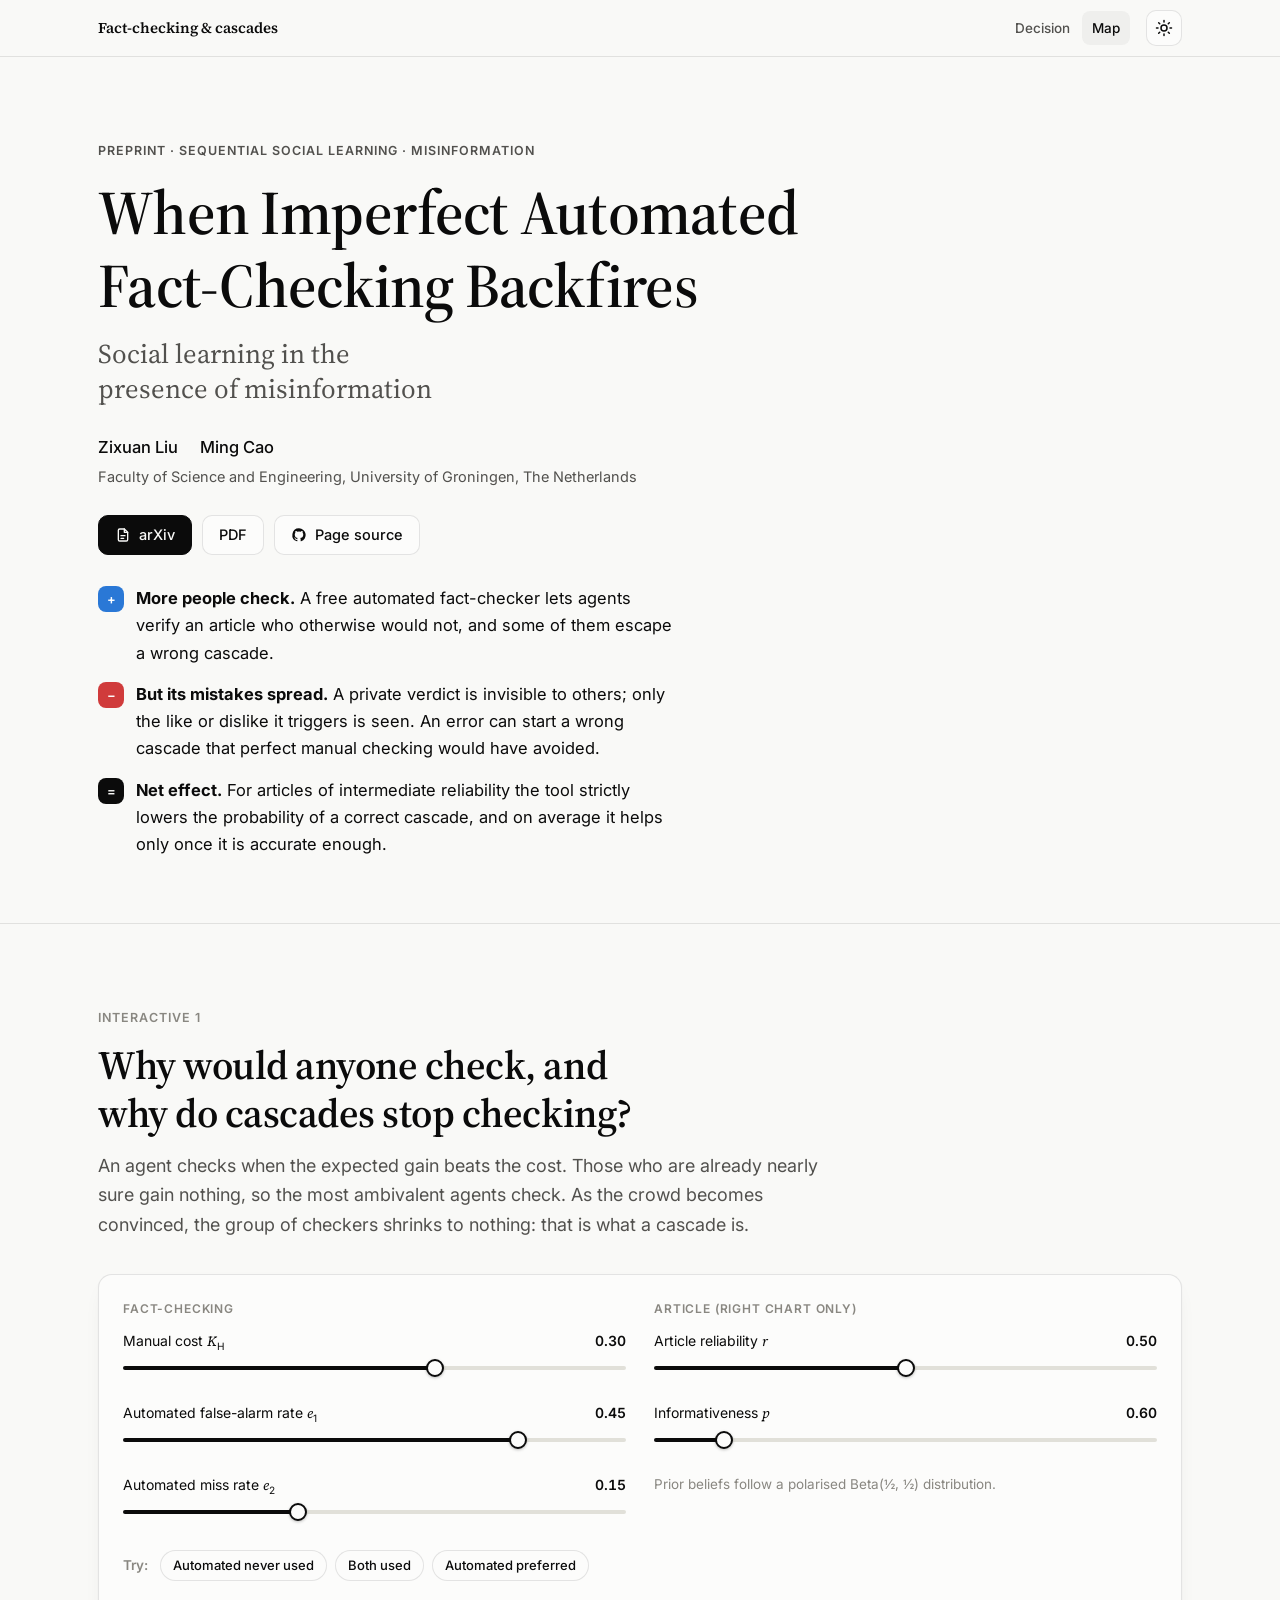
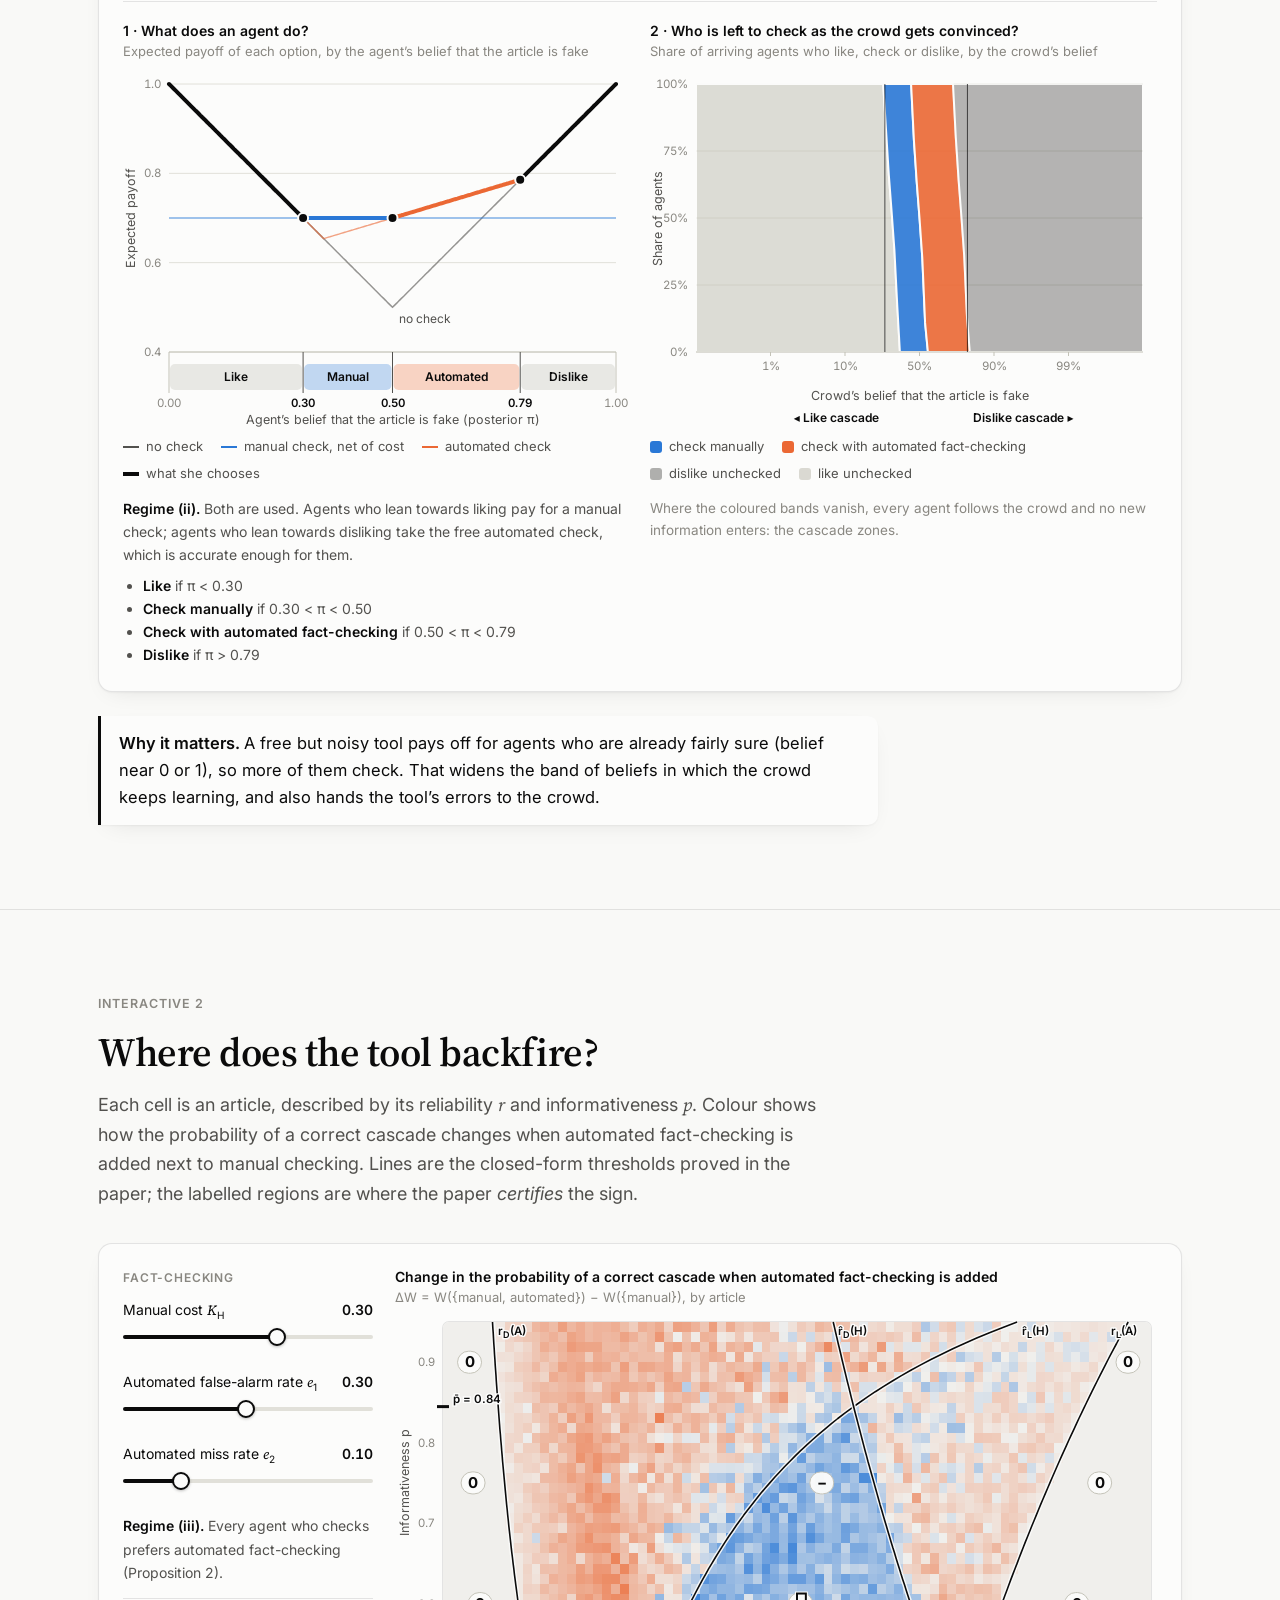
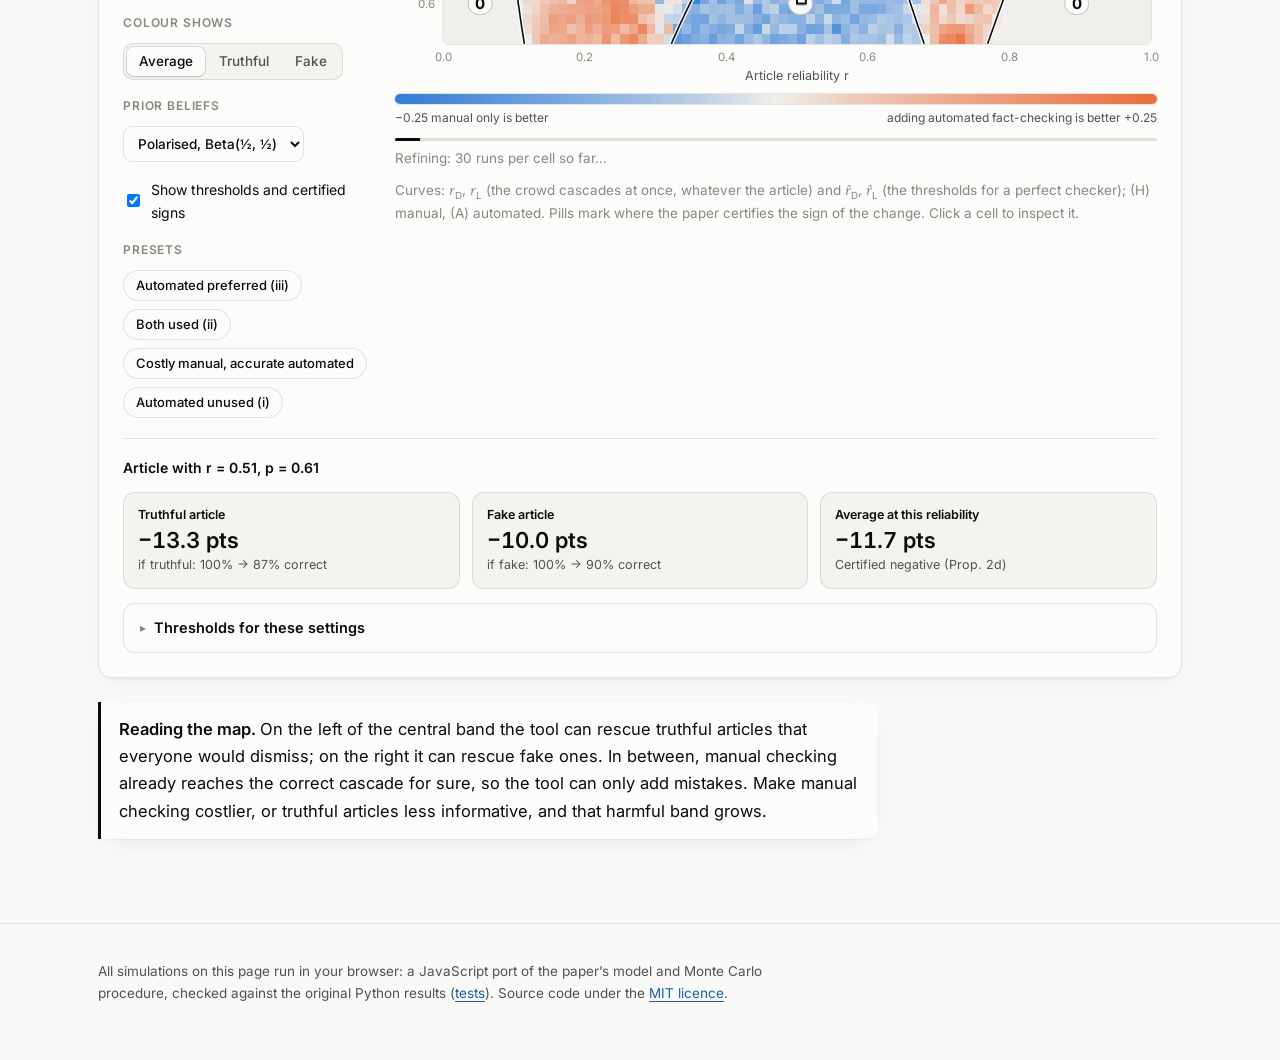
==== index.html @ 486d8d19 "Add interactive project page for the fact-checking paper Static GitHub Pages site (no build step) fo" ====
<!doctype html>
<html lang="en">
<head>
<meta charset="utf-8">
<meta name="viewport" content="width=device-width, initial-scale=1">
<title>When Imperfect Automated Fact-Checking Backfires</title>
<meta name="description" content="Interactive project page: when a free but error-prone automated fact-checker helps a community learn the truth, and when it backfires. Sequential social learning with misinformation (Liu &amp; Cao).">
<meta name="author" content="Zixuan Liu, Ming Cao">
<meta property="og:type" content="article">
<meta property="og:title" content="When Imperfect Automated Fact-Checking Backfires">
<meta property="og:description" content="Social learning in the presence of misinformation: an interactive explainer with live simulations.">
<meta name="twitter:card" content="summary">
<link rel="icon" href="data:image/svg+xml,%3Csvg xmlns='http://www.w3.org/2000/svg' viewBox='0 0 32 32'%3E%3Crect width='32' height='32' rx='8' fill='%230b0b0b'/%3E%3Cpath d='M8 20l5-8 4 5 3-4 4 7z' fill='%23eb6834'/%3E%3Ccircle cx='11' cy='10' r='2.5' fill='%232a78d6'/%3E%3C/svg%3E">
<script>document.documentElement.className='js';try{var t=localStorage.getItem('theme');if(t==='light'||t==='dark')document.documentElement.setAttribute('data-theme',t)}catch(e){}</script>
<link rel="preconnect" href="https://fonts.googleapis.com">
<link rel="preconnect" href="https://fonts.gstatic.com" crossorigin>
<link href="https://fonts.googleapis.com/css2?family=Inter:wght@400;500;600&family=Source+Serif+4:opsz,wght@8..60,500;8..60,600&display=swap" rel="stylesheet">
<link rel="stylesheet" href="assets/css/style.css">
</head>
<body>

<header class="topbar">
  <div class="wrap">
    <a class="brand" href="#top">Fact-checking &amp; cascades</a>
    <nav class="nav" aria-label="Sections">
      <a href="#decision">Decision</a>
      <a href="#map">Map</a>
    </nav>
    <button class="icon-btn" id="theme-toggle" type="button" aria-label="Switch between light and dark mode" title="Light / dark">
      <svg width="18" height="18" viewBox="0 0 24 24" fill="none" stroke="currentColor" stroke-width="2" stroke-linecap="round" stroke-linejoin="round" aria-hidden="true"><circle cx="12" cy="12" r="4"/><path d="M12 2v2M12 20v2M4.9 4.9l1.4 1.4M17.7 17.7l1.4 1.4M2 12h2M20 12h2M4.9 19.1l1.4-1.4M17.7 6.3l1.4-1.4"/></svg>
    </button>
  </div>
</header>

<main id="top">

<!-- ===================================================================== HERO (title section, no live example) -->
<section class="hero">
  <div class="wrap">
    <p class="kicker">Preprint · Sequential social learning · Misinformation</p>
    <h1>When Imperfect Automated <span class="nb">Fact-Checking</span> Backfires</h1>
    <p class="subtitle">Social learning in the presence of misinformation</p>

    <div class="authors">
      <span>Zixuan Liu</span>
      <span>Ming Cao</span>
    </div>
    <p class="affil">Faculty of Science and Engineering, University of Groningen, The Netherlands</p>

    <div class="cta">
      <a class="btn primary" href="https://arxiv.org/abs/2611.08053">
        <svg width="16" height="16" viewBox="0 0 24 24" fill="none" stroke="currentColor" stroke-width="2" stroke-linecap="round" stroke-linejoin="round" aria-hidden="true"><path d="M14 3H7a2 2 0 0 0-2 2v14a2 2 0 0 0 2 2h10a2 2 0 0 0 2-2V8z"/><path d="M14 3v5h5M9 13h6M9 17h4"/></svg>
        arXiv
      </a>
      <a class="btn" href="https://arxiv.org/pdf/2611.08053">PDF</a>
      <a class="btn" href="https://github.com/Lilith223/sequential-model-page">
        <svg width="16" height="16" viewBox="0 0 24 24" fill="currentColor" aria-hidden="true"><path d="M12 2a10 10 0 0 0-3.16 19.49c.5.09.68-.22.68-.48v-1.7c-2.78.6-3.37-1.34-3.37-1.34-.45-1.15-1.11-1.46-1.11-1.46-.91-.62.07-.61.07-.61 1 .07 1.53 1.03 1.53 1.03.89 1.53 2.34 1.09 2.91.83.09-.65.35-1.09.63-1.34-2.22-.25-4.55-1.11-4.55-4.94 0-1.09.39-1.98 1.03-2.68-.1-.25-.45-1.27.1-2.64 0 0 .84-.27 2.75 1.02a9.5 9.5 0 0 1 5 0c1.91-1.29 2.75-1.02 2.75-1.02.55 1.37.2 2.39.1 2.64.64.7 1.03 1.59 1.03 2.68 0 3.84-2.34 4.69-4.57 4.94.36.31.68.92.68 1.85v2.74c0 .27.18.58.69.48A10 10 0 0 0 12 2z"/></svg>
        Page source
      </a>
    </div>

    <ul class="tldr" aria-label="Summary">
      <li><span class="dot plus" aria-hidden="true">+</span><span><b>More people check.</b> A free automated fact-checker lets agents verify an article who otherwise would not, and some of them escape a wrong cascade.</span></li>
      <li><span class="dot minus" aria-hidden="true">−</span><span><b>But its mistakes spread.</b> A private verdict is invisible to others; only the like or dislike it triggers is seen. An error can start a wrong cascade that perfect manual checking would have avoided.</span></li>
      <li><span class="dot calc" aria-hidden="true">=</span><span><b>Net effect.</b> For articles of intermediate reliability the tool strictly lowers the probability of a correct cascade, and on average it helps only once it is accurate enough.</span></li>
    </ul>
  </div>
</section>

<!-- ===================================================================== DEMO B -->
<section class="section" id="decision">
  <div class="wrap">
    <div class="section-head reveal">
      <p class="kicker">Interactive 1</p>
      <h2>Why would anyone check, and why do cascades stop checking?</h2>
      <p class="lede">An agent checks when the expected gain beats the cost. Those who are already nearly sure gain nothing, so the most ambivalent agents check. As the crowd becomes convinced, the group of checkers shrinks to nothing: that is what a cascade is.</p>
    </div>
    <div id="decision-root"></div>
  </div>
</section>

<!-- ===================================================================== DEMO C -->
<section class="section" id="map">
  <div class="wrap">
    <div class="section-head reveal">
      <p class="kicker">Interactive 2</p>
      <h2>Where does the tool backfire?</h2>
      <p class="lede">Each cell is an article, described by its reliability <i class="sym">r</i> and informativeness <i class="sym">p</i>. Colour shows how the probability of a correct cascade changes when automated fact-checking is added next to manual checking. Lines are the closed-form thresholds proved in the paper; the labelled regions are where the paper <em>certifies</em> the sign.</p>
    </div>
    <div id="map-root"></div>
  </div>
</section>
</main>

<footer class="footer">
  <div class="wrap">
    <p class="note">All simulations on this page run in your browser: a JavaScript port of the paper’s model and Monte Carlo procedure, checked against the original Python results (<a href="tests/">tests</a>). Source code under the <a href="https://github.com/Lilith223/sequential-model-page/blob/main/LICENSE">MIT licence</a>.</p>
  </div>
</footer>

<noscript><p style="padding:16px;text-align:center">The interactive figures on this page need JavaScript.</p></noscript>

<script src="assets/js/model.js"></script>
<script src="assets/js/ui.js"></script>
<script src="assets/js/decision.js"></script>
<script src="assets/js/welfare.js"></script>
<script src="assets/js/main.js"></script>
</body>
</html>
---- assets/css/style.css ----
/* ==========================================================================
   Project page — When Imperfect Automated Fact-Checking Backfires
   Colour roles follow one validated palette (blue = manual, orange = automated fact-checking,
   status green/red = correct/wrong); light and dark are stepped separately.
   ========================================================================== */

:root {
  color-scheme: light;
  --bg: #f9f9f7;
  --surface: #fcfcfb;
  --surface-2: #f3f3f0;
  --ink: #0b0b0b;
  --ink-2: #52514e;
  --muted: #898781;
  --grid: #e1e0d9;
  --axis: #c3c2b7;
  --border: rgba(11, 11, 11, 0.10);
  --shadow: 0 1px 2px rgba(11, 11, 11, 0.04), 0 8px 24px -12px rgba(11, 11, 11, 0.12);

  --blue: #2a78d6;      /* manual fact-checking */
  --orange: #eb6834;    /* automated fact-checking */
  --blue-wash: rgba(42, 120, 214, 0.12);
  --orange-wash: rgba(235, 104, 52, 0.14);
  --link: #1c5cab;

  --good: #0ca30c;      /* status: correct */
  --good-ink: #006300;
  --critical: #d03b3b;  /* status: wrong */
  --critical-ink: #a82727;
  --mid: #f0efec;       /* diverging midpoint */
  --zone: rgba(11, 11, 11, 0.045);

  --serif: "Source Serif 4", "Iowan Old Style", "Palatino Linotype", Georgia, serif;
  --sans: "Inter", system-ui, -apple-system, "Segoe UI", Roboto, sans-serif;
  --radius: 14px;
  --gutter: clamp(16px, 4vw, 28px);
}
@media (prefers-color-scheme: dark) {
  :root:where(:not([data-theme="light"])) {
    color-scheme: dark;
    --bg: #0d0d0d; --surface: #1a1a19; --surface-2: #222221;
    --ink: #f0efec; --ink-2: #c3c2b7; --muted: #898781;
    --grid: #2c2c2a; --axis: #383835; --border: rgba(255, 255, 255, 0.10);
    --shadow: 0 1px 2px rgba(0, 0, 0, 0.4), 0 8px 24px -12px rgba(0, 0, 0, 0.6);
    --blue: #3987e5; --orange: #d95926;
    --blue-wash: rgba(57, 135, 229, 0.18); --orange-wash: rgba(217, 89, 38, 0.22);
    --link: #86b6ef; --good-ink: #5fd35f; --critical-ink: #f08080;
    --mid: #383835; --zone: rgba(255, 255, 255, 0.05);
  }
}
:root[data-theme="dark"] {
  color-scheme: dark;
  --bg: #0d0d0d; --surface: #1a1a19; --surface-2: #222221;
  --ink: #f0efec; --ink-2: #c3c2b7; --muted: #898781;
  --grid: #2c2c2a; --axis: #383835; --border: rgba(255, 255, 255, 0.10);
  --shadow: 0 1px 2px rgba(0, 0, 0, 0.4), 0 8px 24px -12px rgba(0, 0, 0, 0.6);
  --blue: #3987e5; --orange: #d95926;
  --blue-wash: rgba(57, 135, 229, 0.18); --orange-wash: rgba(217, 89, 38, 0.22);
  --link: #86b6ef; --good-ink: #5fd35f; --critical-ink: #f08080;
  --mid: #383835; --zone: rgba(255, 255, 255, 0.05);
}

/* ---------- base ---------- */
*, *::before, *::after { box-sizing: border-box; }
/* No global scroll-behavior: smooth: it fights with scroll anchoring and wheel scrolling.
   In-page links are scrolled smoothly by main.js instead. */
html { scroll-padding-top: 72px; -webkit-text-size-adjust: 100%; }
body {
  margin: 0; background: var(--bg); color: var(--ink);
  font-family: var(--sans); font-size: 16.5px; line-height: 1.65;
  -webkit-font-smoothing: antialiased; text-rendering: optimizeLegibility;
}
img, svg, canvas { display: block; max-width: 100%; }
a { color: var(--link); text-decoration-thickness: 1px; text-underline-offset: 3px; }
a:hover { text-decoration-thickness: 2px; }
h1, h2, h3, h4 { font-family: var(--serif); font-weight: 600; letter-spacing: -0.012em; line-height: 1.18; margin: 0; }
p { margin: 0 0 1em; }
code, kbd, pre { font-family: ui-monospace, "SF Mono", Menlo, Consolas, monospace; font-size: 0.9em; }
:focus-visible { outline: 2px solid var(--blue); outline-offset: 2px; border-radius: 4px; }
.sr-only { position: absolute; width: 1px; height: 1px; overflow: hidden; clip: rect(0 0 0 0); white-space: nowrap; }
.wrap { width: 100%; max-width: 1140px; margin: 0 auto; padding: 0 var(--gutter); }
.prose { max-width: 68ch; }
.muted { color: var(--ink-2); }
.num { font-variant-numeric: tabular-nums; }
i.sym { font-family: var(--serif); font-style: italic; }
sub { font-size: 0.72em; line-height: 0; }

/* ---------- top bar ---------- */
.topbar {
  position: sticky; top: 0; z-index: 50;
  background: color-mix(in srgb, var(--bg) 96%, transparent);   /* no backdrop blur: repainting it over charts made scrolling heavy */
  border-bottom: 1px solid var(--border);
}
.topbar .wrap { display: flex; align-items: center; gap: 16px; height: 56px; }
.brand { font-family: var(--serif); font-weight: 600; font-size: 15px; color: var(--ink); text-decoration: none; white-space: nowrap; }
.nav { display: flex; gap: 2px; overflow-x: auto; scrollbar-width: none; flex: 1; justify-content: flex-end; }
.nav::-webkit-scrollbar { display: none; }
.nav a {
  color: var(--ink-2); text-decoration: none; font-size: 13.5px; font-weight: 500;
  padding: 6px 10px; border-radius: 8px; white-space: nowrap;
}
.nav a:hover { background: var(--zone); color: var(--ink); }
.nav a[aria-current="true"] { color: var(--ink); background: var(--zone); }
.icon-btn {
  appearance: none; border: 1px solid var(--border); background: var(--surface); color: var(--ink);
  width: 36px; height: 36px; border-radius: 10px; cursor: pointer; display: grid; place-items: center; flex: none;
}
.icon-btn:hover { background: var(--surface-2); }
@media (max-width: 760px) { .brand { display: none; } .nav { justify-content: flex-start; } }

/* ---------- hero ---------- */
.hero { padding: clamp(40px, 8vw, 84px) 0 clamp(28px, 5vw, 48px); }
.kicker { font-size: 12.5px; font-weight: 600; letter-spacing: 0.08em; text-transform: uppercase; color: var(--ink-2); margin: 0 0 14px; }
.hero h1 { font-size: clamp(34px, 6vw, 62px); max-width: 30ch; text-wrap: balance; }
.hero h1 .nb { white-space: nowrap; }
.hero .subtitle { font-family: var(--serif); font-size: clamp(19px, 2.6vw, 27px); color: var(--ink-2); margin: 14px 0 0; max-width: 40ch; line-height: 1.3; text-wrap: balance; }
.authors { display: flex; flex-wrap: wrap; gap: 6px 22px; margin: 28px 0 4px; font-weight: 500; }
.authors span.sup { color: var(--muted); font-weight: 400; }
.affil { color: var(--ink-2); font-size: 14.5px; margin: 0; }
.cta { display: flex; flex-wrap: wrap; gap: 10px; margin: 26px 0 0; }
.btn {
  appearance: none; display: inline-flex; align-items: center; gap: 8px; cursor: pointer;
  font: 500 14.5px/1 var(--sans); padding: 11px 16px; border-radius: 10px;
  border: 1px solid var(--border); background: var(--surface); color: var(--ink); text-decoration: none;
}
.btn:hover { background: var(--surface-2); }
.btn.primary { background: var(--ink); color: var(--bg); border-color: var(--ink); }
.btn.primary:hover { opacity: 0.88; background: var(--ink); }
.btn[aria-disabled="true"] { opacity: 0.55; cursor: not-allowed; }
.btn .tag { font-size: 11px; font-weight: 600; letter-spacing: .04em; text-transform: uppercase; color: var(--ink-2); border: 1px solid var(--border); padding: 2px 6px; border-radius: 6px; }
.btn.sm { padding: 8px 12px; font-size: 13.5px; border-radius: 9px; }

.hero-grid { display: grid; grid-template-columns: minmax(0, 1.05fr) minmax(0, 1fr); gap: clamp(24px, 5vw, 56px); align-items: start; }
@media (max-width: 940px) { .hero-grid { grid-template-columns: minmax(0, 1fr); } }
.tldr { margin-top: 30px; padding: 0; list-style: none; display: grid; gap: 14px; max-width: 58ch; }
.tldr li { display: grid; grid-template-columns: 26px minmax(0, 1fr); gap: 12px; align-items: start; }
.tldr .dot { width: 26px; height: 26px; border-radius: 8px; display: grid; place-items: center; font: 600 13px var(--sans); color: #fff; margin-top: 1px; }
.tldr .plus { background: var(--blue); } .tldr .minus { background: var(--critical); } .tldr .calc { background: var(--ink); color: var(--bg); }

/* ---------- sections ---------- */
.section { padding: clamp(44px, 7vw, 84px) 0; border-top: 1px solid var(--border); }
.section-head { margin-bottom: clamp(22px, 3vw, 34px); max-width: 74ch; }
.section-head .kicker { color: var(--muted); }
.section-head h2 { font-size: clamp(27px, 3.6vw, 40px); text-wrap: balance; }
.lede { font-size: 18px; color: var(--ink-2); margin: 14px 0 0; }
.takeaway {
  margin: 24px 0 0; padding: 14px 18px; border-left: 3px solid var(--ink); background: var(--surface);
  border-radius: 0 10px 10px 0; max-width: 78ch; box-shadow: var(--shadow);
}
.takeaway b { font-weight: 600; }

.card { background: var(--surface); border: 1px solid var(--border); border-radius: var(--radius); box-shadow: var(--shadow); }
.pad { padding: clamp(16px, 2.4vw, 24px); }

.two-effects { display: grid; grid-template-columns: minmax(0, 1fr) minmax(0, 1fr); gap: 16px; }
@media (max-width: 800px) { .two-effects { grid-template-columns: minmax(0, 1fr); } }
.effect { padding: 22px; }
.effect .tag { display: inline-flex; align-items: center; gap: 8px; font-weight: 600; font-size: 13px; letter-spacing: .02em; padding: 4px 10px; border-radius: 999px; margin-bottom: 12px; }
.effect.pos .tag { background: color-mix(in srgb, var(--good) 16%, transparent); color: var(--good-ink); }
.effect.neg .tag { background: color-mix(in srgb, var(--critical) 14%, transparent); color: var(--critical-ink); }
.effect h3 { font-size: 22px; margin-bottom: 8px; }
.effect p { margin: 0; color: var(--ink-2); }

.steps { display: grid; grid-template-columns: repeat(4, minmax(0, 1fr)); gap: 14px; counter-reset: step; padding: 0; list-style: none; margin: 0; }
@media (max-width: 980px) { .steps { grid-template-columns: repeat(2, minmax(0, 1fr)); } }
@media (max-width: 560px) { .steps { grid-template-columns: minmax(0, 1fr); } }
.steps li { counter-increment: step; padding: 18px; position: relative; }
.steps li::before {
  content: counter(step); display: grid; place-items: center; width: 26px; height: 26px; border-radius: 50%;
  background: var(--ink); color: var(--bg); font: 600 13px var(--sans); margin-bottom: 12px;
}
.steps h3 { font-size: 18px; margin-bottom: 6px; }
.steps p { margin: 0; font-size: 15px; color: var(--ink-2); line-height: 1.55; }
.method-pair { display: grid; grid-template-columns: minmax(0, 1fr) minmax(0, 1fr); gap: 14px; margin-top: 14px; }
@media (max-width: 640px) { .method-pair { grid-template-columns: minmax(0, 1fr); } }
.method { padding: 16px 18px; display: grid; grid-template-columns: 14px minmax(0, 1fr); gap: 2px 12px; align-items: start; }
.method .sw { width: 14px; height: 14px; border-radius: 4px; margin-top: 5px; }
.method h3 { font-size: 18px; } .method p { grid-column: 2; margin: 0; color: var(--ink-2); font-size: 15px; }
.sw.m { background: var(--blue); } .sw.a { background: var(--orange); }

/* ---------- controls ---------- */
.controls { display: grid; gap: 18px 28px; grid-template-columns: repeat(3, minmax(0, 1fr)); }
.controls.two { grid-template-columns: repeat(2, minmax(0, 1fr)); }
.controls.col { grid-template-columns: minmax(0, 1fr); gap: 14px; }
@media (max-width: 760px) { .controls, .controls.two { grid-template-columns: minmax(0, 1fr); } }
.ctl-group { min-width: 0; }
.ctl-title { font-size: 12px; font-weight: 600; letter-spacing: .07em; text-transform: uppercase; color: var(--muted); margin: 0 0 10px; }
.sl { display: block; margin-bottom: 12px; }
.sl-top { display: flex; justify-content: space-between; align-items: baseline; gap: 8px; font-size: 14px; }
.sl-label { color: var(--ink); }
.sl-val { font-variant-numeric: tabular-nums; font-weight: 600; font-size: 14px; }
.sl-hint { font-size: 12.5px; color: var(--muted); margin-top: -2px; }
input[type="range"] {
  -webkit-appearance: none; appearance: none; width: 100%; height: 26px; margin: 2px 0 0; background: transparent; cursor: pointer;
  --pct: 50%;
}
input[type="range"]::-webkit-slider-runnable-track {
  height: 4px; border-radius: 2px;
  background: linear-gradient(to right, var(--ink) 0 var(--pct), var(--grid) var(--pct) 100%);
}
input[type="range"]::-moz-range-track { height: 4px; border-radius: 2px; background: var(--grid); }
input[type="range"]::-moz-range-progress { height: 4px; border-radius: 2px; background: var(--ink); }
input[type="range"]::-webkit-slider-thumb {
  -webkit-appearance: none; width: 18px; height: 18px; margin-top: -7px; border-radius: 50%;
  background: var(--surface); border: 2px solid var(--ink); box-shadow: 0 1px 3px rgba(0, 0, 0, .25);
}
input[type="range"]::-moz-range-thumb { width: 14px; height: 14px; border-radius: 50%; background: var(--surface); border: 2px solid var(--ink); }
input[type="range"]:focus-visible { outline: none; }
input[type="range"]:focus-visible::-webkit-slider-thumb { outline: 2px solid var(--blue); outline-offset: 2px; }

.seg { display: inline-flex; padding: 3px; gap: 2px; background: var(--surface-2); border: 1px solid var(--border); border-radius: 10px; flex-wrap: wrap; }
.seg button {
  appearance: none; border: 0; background: transparent; color: var(--ink-2); font: 500 13.5px/1 var(--sans);
  padding: 8px 12px; border-radius: 7px; cursor: pointer;
}
.seg button:hover { color: var(--ink); }
.seg button[aria-pressed="true"] { background: var(--surface); color: var(--ink); box-shadow: 0 1px 2px rgba(0, 0, 0, .12), 0 0 0 1px var(--border); }
select.sel {
  font: 500 13.5px var(--sans); color: var(--ink); background: var(--surface); border: 1px solid var(--border);
  border-radius: 9px; padding: 8px 10px; max-width: 100%;
}
.chips { display: flex; flex-wrap: wrap; gap: 8px; }
.chip {
  appearance: none; font: 500 13px/1 var(--sans); color: var(--ink); background: var(--surface); cursor: pointer;
  border: 1px solid var(--border); padding: 8px 12px; border-radius: 999px;
}
.chip:hover { background: var(--surface-2); }
.chip[aria-pressed="true"] { border-color: var(--ink); }
.toolbar { display: flex; flex-wrap: wrap; align-items: center; gap: 10px 12px; }
.toolbar .spacer { flex: 1; }
.readout { font-size: 14px; color: var(--ink-2); }
.readout b { color: var(--ink); font-weight: 600; }
.divider { height: 1px; background: var(--border); margin: 20px 0; }
.note { font-size: 13.5px; color: var(--muted); }
kbd { background: var(--surface-2); border: 1px solid var(--border); border-radius: 5px; padding: 1px 5px; }

/* ---------- legend & small marks ---------- */
.legend { display: flex; flex-wrap: wrap; gap: 6px 18px; font-size: 13px; color: var(--ink-2); align-items: center; }
.legend .k { display: inline-flex; align-items: center; gap: 7px; }
.key-sw { width: 12px; height: 12px; border-radius: 3px; flex: none; }
.key-line { width: 16px; height: 0; border-top: 2px solid; flex: none; }
.key-dot { width: 10px; height: 10px; border-radius: 50%; flex: none; box-shadow: 0 0 0 2px var(--surface); }
.bg-blue { background: var(--blue); } .bg-orange { background: var(--orange); }
.bg-good { background: var(--good); } .bg-critical { background: var(--critical); }
.bg-gray { background: var(--axis); }

/* ---------- agents / cascade demo ---------- */
.worlds { display: grid; grid-template-columns: minmax(0, 1fr) minmax(0, 1fr); gap: 16px; }
@media (max-width: 900px) { .worlds { grid-template-columns: minmax(0, 1fr); } }
.world { padding: 16px 16px 14px; min-width: 0; }
.world-head { display: flex; align-items: center; justify-content: space-between; gap: 10px; flex-wrap: wrap; margin-bottom: 12px; }
.world-title { display: flex; align-items: center; gap: 9px; font-weight: 600; font-size: 15.5px; }
.pair { display: inline-flex; gap: 3px; }
.badge {
  display: inline-flex; align-items: center; gap: 6px; font-size: 13px; font-weight: 600; padding: 4px 10px; border-radius: 999px;
  background: var(--surface-2); color: var(--ink-2); border: 1px solid var(--border); transition: background .2s;
}
.badge.good { background: color-mix(in srgb, var(--good) 14%, var(--surface)); color: var(--good-ink); border-color: color-mix(in srgb, var(--good) 40%, transparent); }
.badge.bad { background: color-mix(in srgb, var(--critical) 12%, var(--surface)); color: var(--critical-ink); border-color: color-mix(in srgb, var(--critical) 40%, transparent); }
.strip { display: flex; flex-wrap: wrap; gap: 4px; min-height: 66px; align-content: flex-start; }
.agent {
  position: relative; width: 26px; height: 26px; border-radius: 7px; border: 0; padding: 0; cursor: default;
  display: grid; place-items: center; background: transparent; box-shadow: inset 0 0 0 1.5px var(--grid);
  transition: transform .15s ease, background .15s ease;
}
.agent svg { width: 13px; height: 13px; fill: #fff; opacity: 0; transition: opacity .15s; }
.agent.done { cursor: pointer; box-shadow: none; }
.agent.done svg { opacity: 1; }
.agent.ok { background: var(--good); } .agent.bad { background: var(--critical); }
.agent.done:hover { transform: translateY(-2px); }
.agent.latest { animation: pop .28s ease-out; }
@keyframes pop { from { transform: scale(.5); } to { transform: scale(1); } }
.agent .chk { position: absolute; top: -3px; right: -3px; width: 10px; height: 10px; border-radius: 50%; box-shadow: 0 0 0 2px var(--surface); }
.agent .chk.m { background: var(--blue); } .agent .chk.a { background: var(--orange); }
.agent.herd { outline: 2px solid var(--ink); outline-offset: 1.5px; }
.who { margin: 12px 0 2px; }
.who-label { font-size: 12.5px; color: var(--ink-2); margin-bottom: 5px; display: flex; justify-content: space-between; gap: 8px; }
.who-bar { display: flex; height: 18px; gap: 2px; border-radius: 5px; overflow: hidden; }
.who-bar > div { display: grid; place-items: center; font-size: 11px; font-weight: 600; color: #fff; overflow: hidden; white-space: nowrap; min-width: 0; transition: flex-basis .25s ease; }
.who-bar .m { background: var(--blue); } .who-bar .a { background: var(--orange); }
.who-bar .d, .who-bar .l { background: var(--axis); color: var(--ink); }
.who-bar .l { background: color-mix(in srgb, var(--axis) 55%, var(--surface)); }
.belief { margin-top: 8px; position: relative; }
.belief svg { width: 100%; height: auto; overflow: visible; }

.pop { display: grid; grid-template-columns: repeat(3, minmax(0, 1fr)); gap: 14px; }
@media (max-width: 800px) { .pop { grid-template-columns: minmax(0, 1fr); } }
.pop-col { padding: 14px 16px; border-radius: 12px; border: 1px solid var(--border); background: var(--surface-2); }
.pop-col.current { border-color: var(--ink); background: var(--surface); }
.pop-col h4 { font: 600 13px var(--sans); letter-spacing: .02em; margin-bottom: 10px; color: var(--ink-2); }
.pbar { display: grid; grid-template-columns: 78px minmax(0, 1fr) 48px; gap: 8px; align-items: center; margin-bottom: 7px; font-size: 13px; }
.pbar .track { height: 12px; border-radius: 4px; background: var(--grid); overflow: hidden; }
.pbar .fill { height: 100%; border-radius: 4px; transition: width .35s ease; }
.pbar .val { text-align: right; font-weight: 600; font-variant-numeric: tabular-nums; }
.delta { display: inline-flex; align-items: center; gap: 6px; font-size: 13px; font-weight: 600; margin-top: 4px; }
.delta.good { color: var(--good-ink); } .delta.bad { color: var(--critical-ink); } .delta.flat { color: var(--ink-2); }

/* ---------- charts ---------- */
.chart { position: relative; width: 100%; }
.chart svg { width: 100%; height: auto; overflow: visible; touch-action: pan-y pinch-zoom; }   /* vertical swipes over a chart still scroll the page */
.chart text { font-family: var(--sans); fill: var(--ink-2); font-size: 12px; }
.chart .axis-line { stroke: var(--axis); stroke-width: 1; }
.chart .grid-line { stroke: var(--grid); stroke-width: 1; }
.chart .tick-label { fill: var(--muted); font-size: 11.5px; font-variant-numeric: tabular-nums; }
.chart .axis-title { fill: var(--ink-2); font-size: 12.5px; }
.chart .strong { fill: var(--ink); font-weight: 600; }
.chart:focus-visible { outline: 2px solid var(--blue); outline-offset: 4px; border-radius: 6px; }
.two-col { display: grid; grid-template-columns: minmax(0, 1fr) minmax(0, 1fr); gap: 20px; }
@media (max-width: 900px) { .two-col { grid-template-columns: minmax(0, 1fr); } }
.chart-title { font: 600 14px var(--sans); margin: 0 0 2px; }
.chart-sub { font-size: 13px; color: var(--muted); margin: 0 0 8px; }

.map-layout { display: grid; grid-template-columns: 250px minmax(0, 1fr); gap: 22px; align-items: start; }
@media (max-width: 960px) { .map-layout { grid-template-columns: minmax(0, 1fr); } }
.heat-frame { position: relative; padding: 6px 6px 42px 48px; outline-offset: 4px; border-radius: 8px; }
.heat-plot { aspect-ratio: 2.2 / 1; position: relative; border-radius: 6px; overflow: hidden; box-shadow: 0 0 0 1px var(--border); }
.heat-plot canvas { image-rendering: pixelated; transition: opacity .25s; }
.heat-frame > svg { position: absolute; inset: 0; width: 100%; height: 100%; overflow: visible; }
.heat-frame text { font-family: var(--sans); }
@media (max-width: 640px) { .heat-plot { aspect-ratio: 1.45 / 1; } }
.colorbar { height: 10px; border-radius: 5px; margin: 8px 0 4px; box-shadow: 0 0 0 1px var(--border); }
.colorbar-labels { display: flex; justify-content: space-between; font-size: 12px; color: var(--ink-2); gap: 12px; }
.progress { height: 3px; background: var(--grid); border-radius: 2px; overflow: hidden; margin-top: 10px; transition: opacity .6s .3s; }
.progress > i { display: block; height: 100%; width: 0; background: var(--ink); transition: width .2s; }

.cell-info { display: grid; grid-template-columns: repeat(3, minmax(0, 1fr)); gap: 12px; margin-top: 16px; }
@media (max-width: 640px) { .cell-info { grid-template-columns: minmax(0, 1fr); } }
.cell-info .box { padding: 12px 14px; border-radius: 12px; background: var(--surface-2); border: 1px solid var(--border); }
.cell-info .big { font: 600 22px var(--sans); margin: 2px 0; font-variant-numeric: tabular-nums; }
.cell-info .lbl { font-size: 12.5px; color: var(--ink-2); }

table.data { border-collapse: collapse; width: 100%; font-size: 14px; font-variant-numeric: tabular-nums; }
table.data th, table.data td { text-align: left; padding: 7px 10px; border-bottom: 1px solid var(--border); }
table.data th { font-weight: 600; color: var(--ink-2); font-size: 12.5px; }
table.data td.n, table.data th.n { text-align: right; }
.scroll-x { overflow-x: auto; }
details.fold { border: 1px solid var(--border); border-radius: 12px; background: var(--surface); margin-top: 14px; }
details.fold > summary { cursor: pointer; padding: 12px 16px; font-weight: 600; font-size: 14.5px; list-style: none; display: flex; align-items: center; gap: 8px; }
details.fold > summary::-webkit-details-marker { display: none; }
details.fold > summary::before { content: "▸"; font-size: 12px; transition: transform .15s; color: var(--muted); }
details.fold[open] > summary::before { transform: rotate(90deg); }
details.fold > .fold-body { padding: 4px 18px 16px; }

/* ---------- tooltip ---------- */
.tip {
  position: fixed; z-index: 100; pointer-events: none; max-width: 300px; padding: 10px 12px; border-radius: 10px;
  background: var(--surface); color: var(--ink); border: 1px solid var(--border); box-shadow: 0 6px 28px rgba(0, 0, 0, .22);
  font-size: 13px; line-height: 1.45; opacity: 0; transform: translateY(3px); transition: opacity .1s, transform .1s;
}
.tip.on { opacity: 1; transform: none; }
.tip .t { font-weight: 600; margin-bottom: 4px; font-size: 13.5px; }
.tip .row { display: flex; align-items: center; gap: 8px; justify-content: space-between; }
.tip .row .lab { color: var(--ink-2); display: inline-flex; align-items: center; gap: 7px; }
.tip .row .v { font-weight: 600; font-variant-numeric: tabular-nums; }
.tip .ln { width: 12px; height: 0; border-top: 2px solid; display: inline-block; }

/* ---------- results ---------- */
.results { display: grid; grid-template-columns: repeat(2, minmax(0, 1fr)); gap: 16px; }
@media (max-width: 860px) { .results { grid-template-columns: minmax(0, 1fr); } }
.result { padding: 20px 22px; }
.result .label { font-size: 12px; font-weight: 600; letter-spacing: .08em; text-transform: uppercase; color: var(--muted); }
.result h3 { font-size: 21px; margin: 6px 0 8px; }
.result p { color: var(--ink-2); margin-bottom: 10px; }
.formula { overflow-x: auto; padding: 4px 0; }
.katex { font-size: 1.04em; }
.thr-table td:first-child { white-space: nowrap; }

.bib { position: relative; }
.bib pre { margin: 0; padding: 18px 20px; overflow-x: auto; background: var(--surface); border: 1px solid var(--border); border-radius: 12px; font-size: 13px; line-height: 1.55; }
.bib .btn { position: absolute; top: 10px; right: 10px; }
.footer { padding: 36px 0 56px; border-top: 1px solid var(--border); color: var(--ink-2); font-size: 14px; }
.footer .note { margin: 0; color: var(--ink-2); max-width: 78ch; }
.footer .cols { display: grid; grid-template-columns: minmax(0, 1.4fr) minmax(0, 1fr); gap: 28px; }
@media (max-width: 760px) { .footer .cols { grid-template-columns: minmax(0, 1fr); } }

/* ---------- reveal ---------- */
@media (prefers-reduced-motion: no-preference) {
  .js .reveal { opacity: 0; transform: translateY(14px); transition: opacity .6s ease, transform .6s ease; }
  .js .reveal.in { opacity: 1; transform: none; }
}
@media (prefers-reduced-motion: reduce) {
  html { scroll-behavior: auto; }
  .agent.latest { animation: none; }
  * { transition-duration: 0.01ms !important; }
}
@media print {
  .topbar, .cta, .toolbar, .controls { display: none !important; }
  .section { break-inside: avoid; }
}

/* grid items may shrink below their content (long formulas, SVG charts) */
.card, .result, .world, .pop-col, .ctl-group, .box { min-width: 0; }
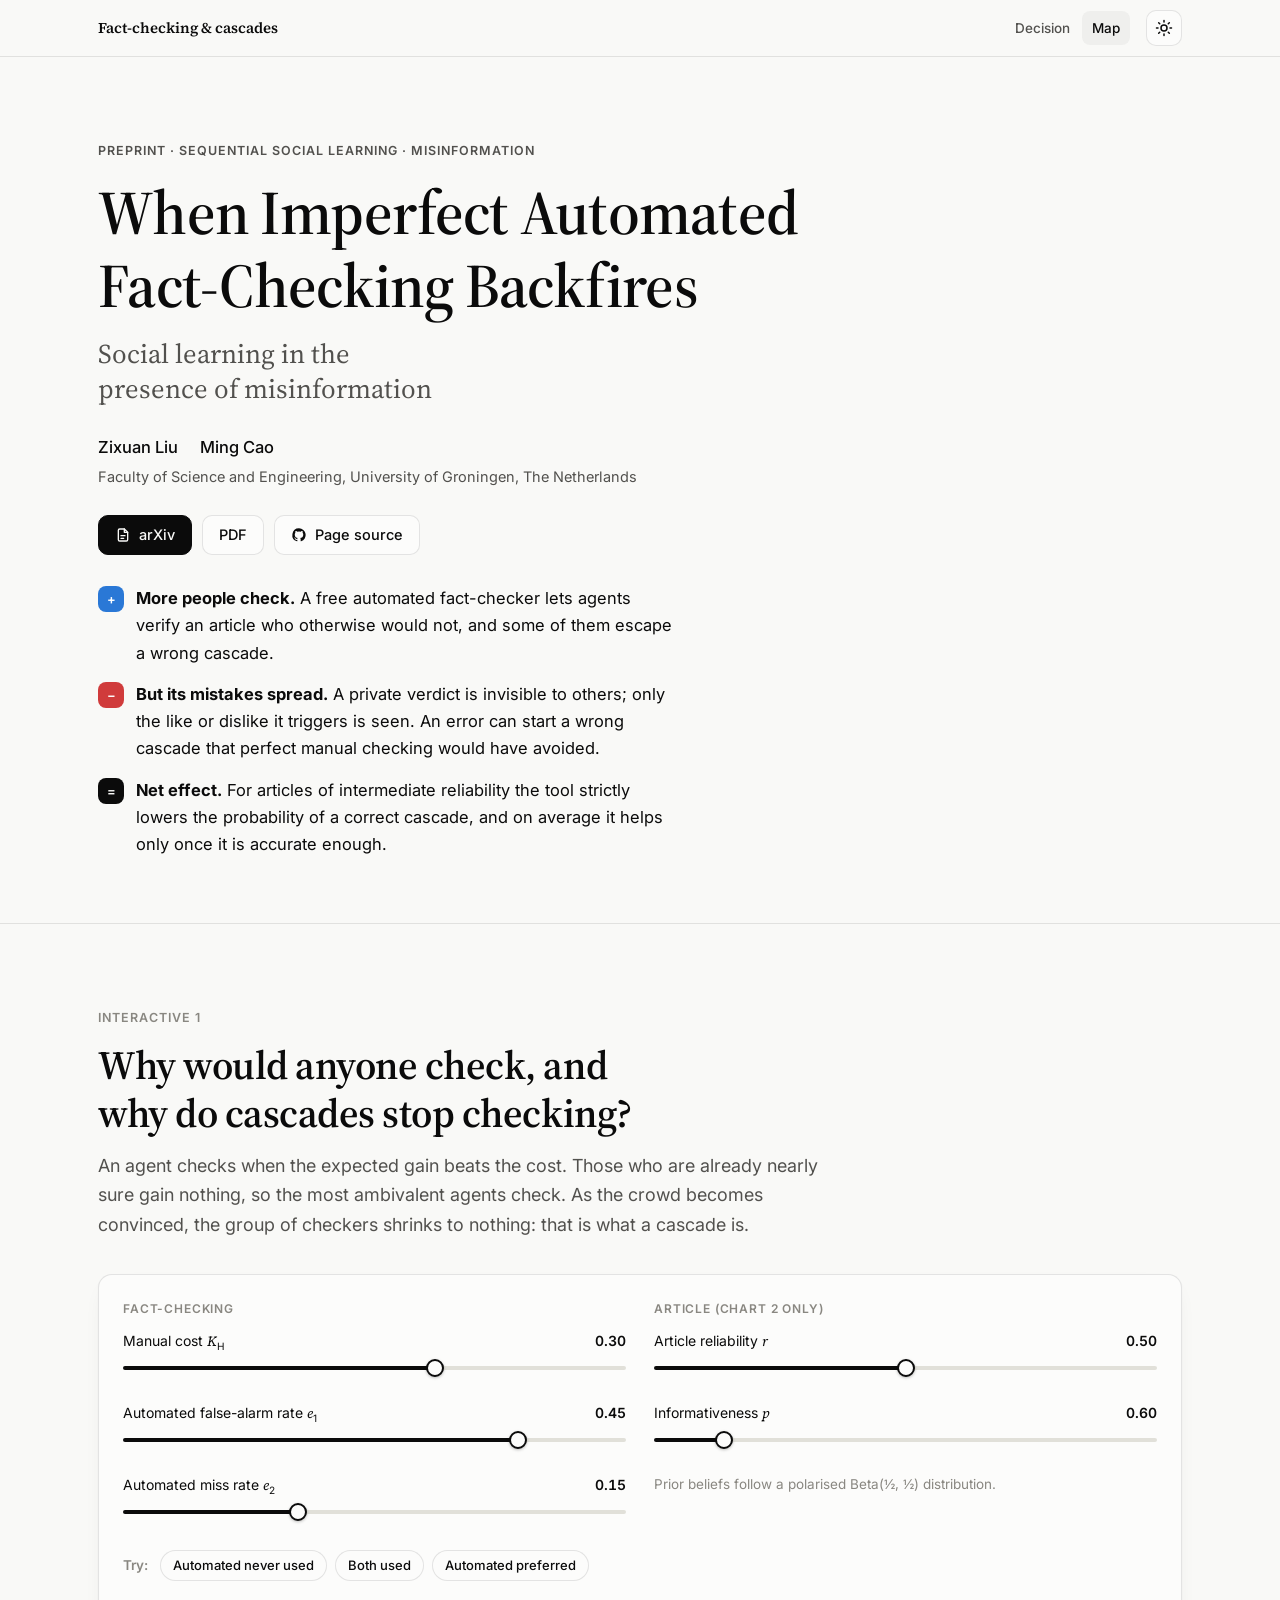
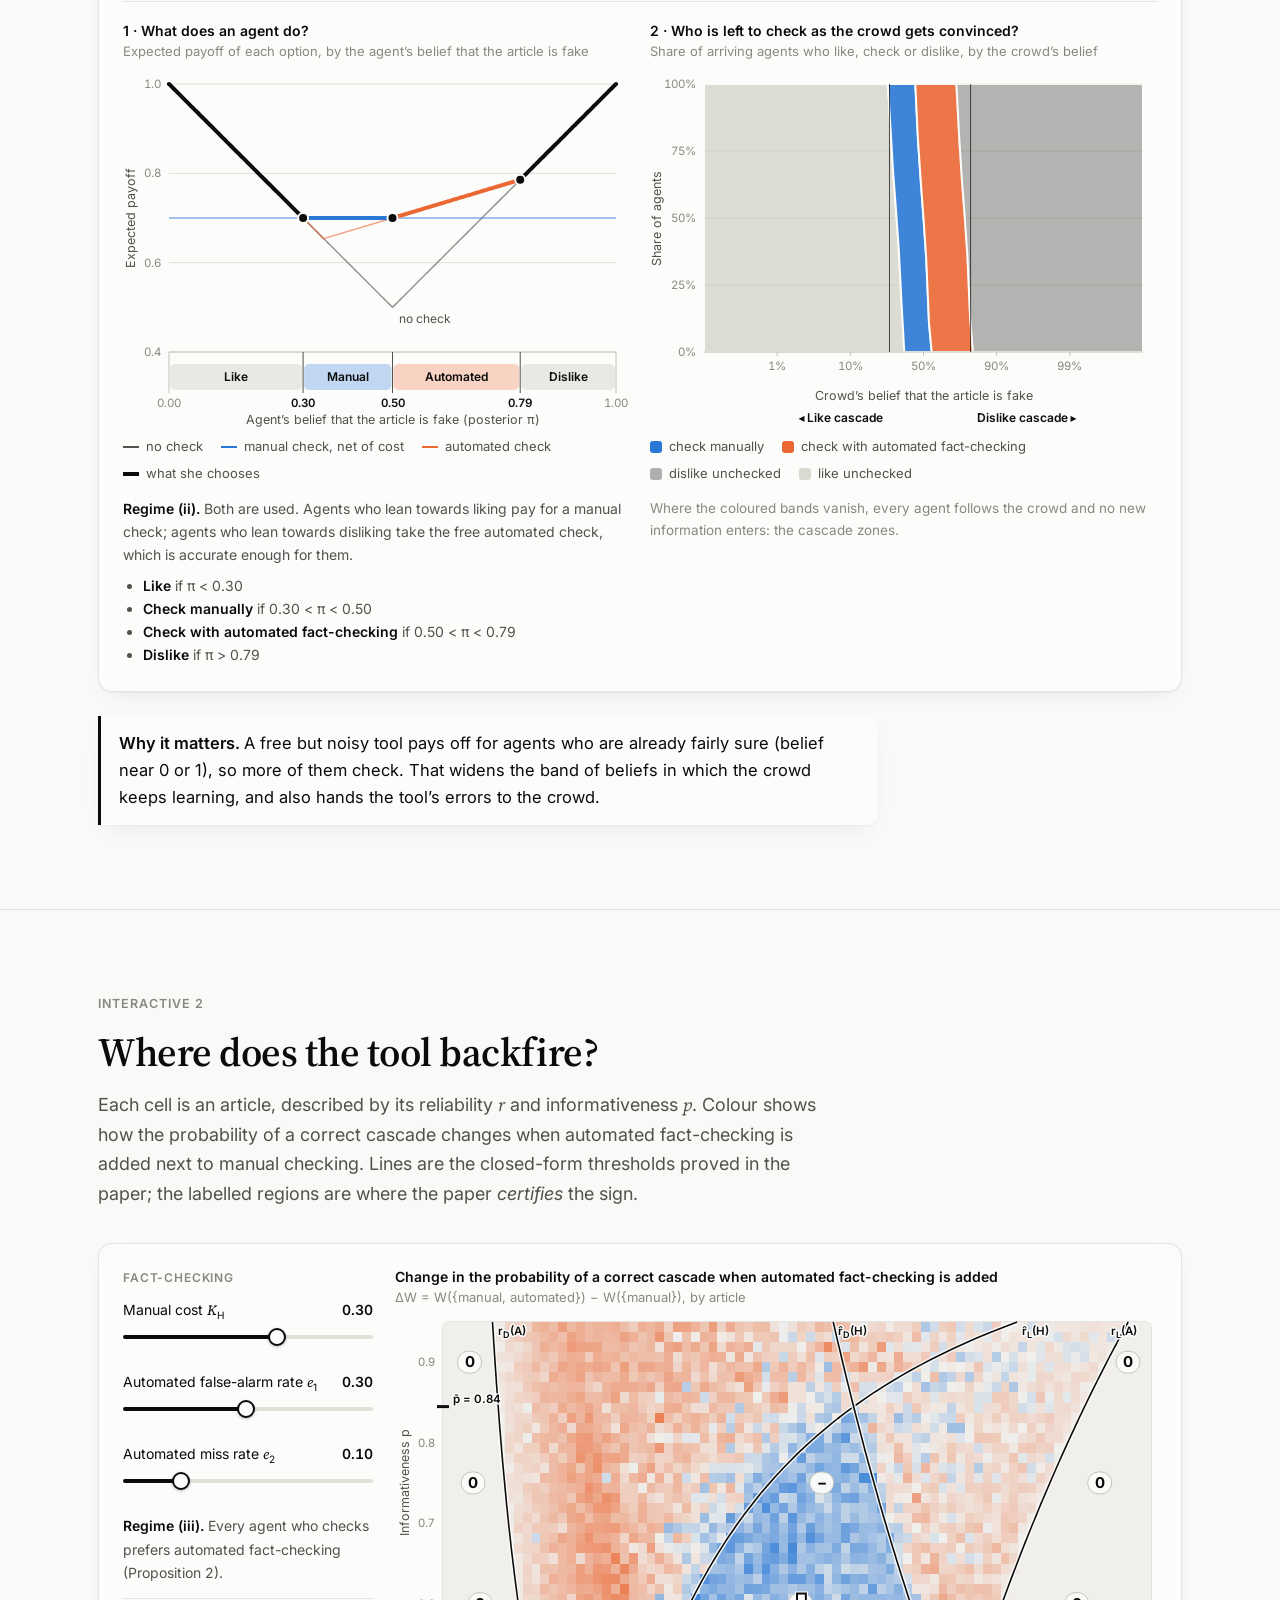
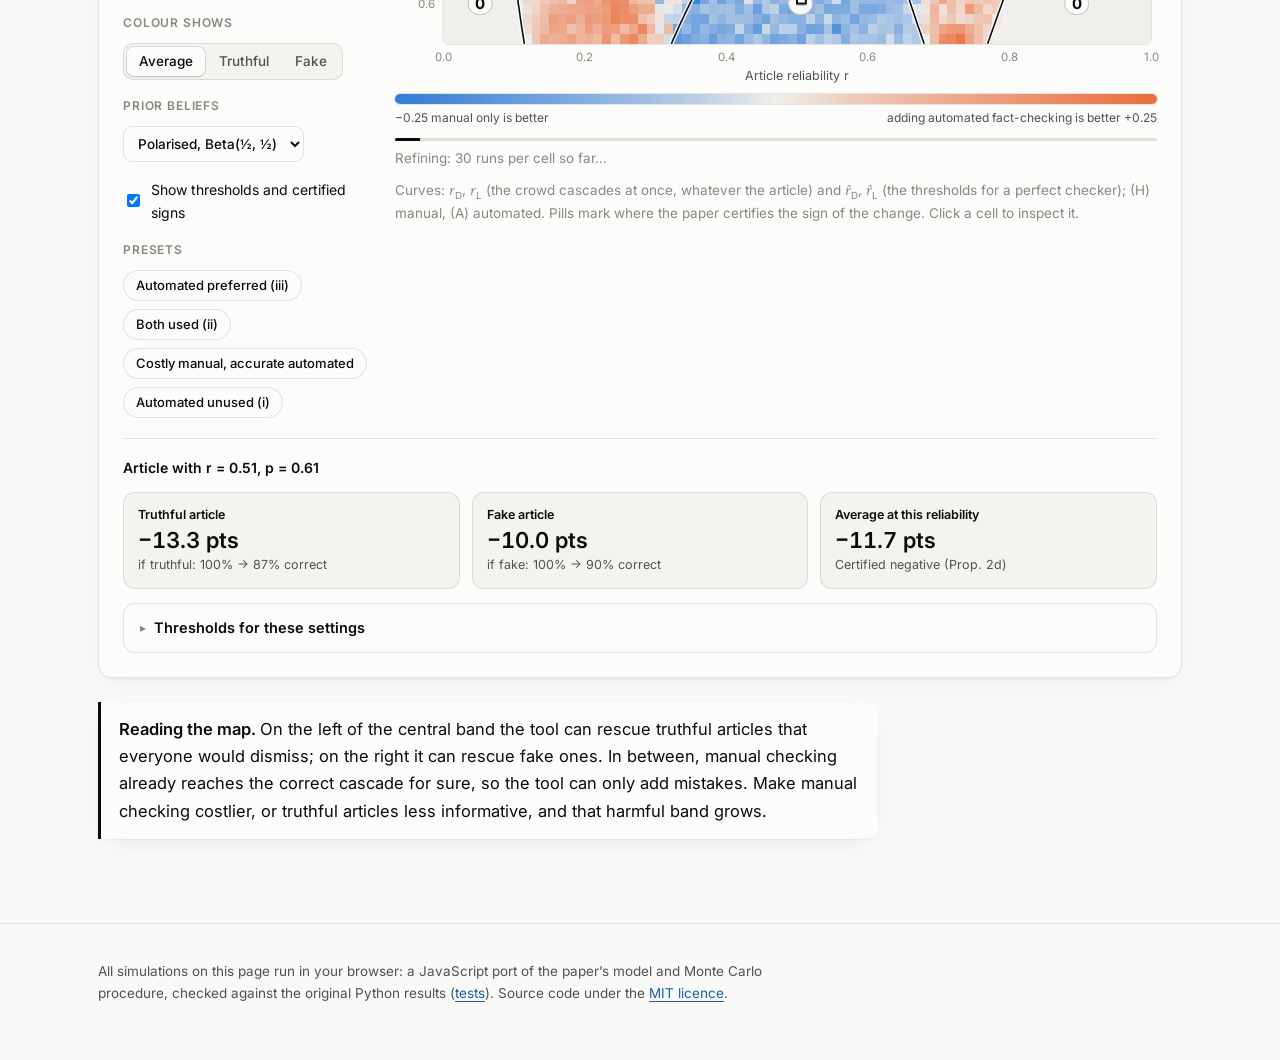
==== commit 5a98098b: "Make the page usable on phones The figure is docked under the top of the screen while the sliders sc" ====
--- a/index.html
+++ b/index.html
@@ -3,6 +3,8 @@
 <head>
 <meta charset="utf-8">
 <meta name="viewport" content="width=device-width, initial-scale=1">
+<meta name="theme-color" content="#f9f9f7" media="(prefers-color-scheme: light)">
+<meta name="theme-color" content="#0d0d0d" media="(prefers-color-scheme: dark)">
 <title>When Imperfect Automated Fact-Checking Backfires</title>
 <meta name="description" content="Interactive project page: when a free but error-prone automated fact-checker helps a community learn the truth, and when it backfires. Sequential social learning with misinformation (Liu &amp; Cao).">
 <meta name="author" content="Zixuan Liu, Ming Cao">
--- a/assets/css/style.css
+++ b/assets/css/style.css
@@ -390,3 +390,92 @@
 
 /* grid items may shrink below their content (long formulas, SVG charts) */
 .card, .result, .world, .pop-col, .ctl-group, .box { min-width: 0; }
+
+/* ==========================================================================
+   Phones (the page is opened from a QR code at a poster session).
+   - the figure stays in view (docked under the top bar) while the controls scroll underneath it
+   - touch targets are finger-sized and the hover tooltip is replaced by a readout under the chart
+   Everything here is inside the 720px query, so the desktop layout above is unchanged.
+   ========================================================================== */
+html { -webkit-tap-highlight-color: transparent; }
+button, .chip, .seg button, .btn, .nav a, summary { touch-action: manipulation; }
+.heat-frame > svg { touch-action: pan-y pinch-zoom; }       /* vertical swipes over the map still scroll the page */
+.phone-only, .ro, .cell-mini, .cb-short { display: none; }
+
+/* docked readout under a chart (replaces the floating tooltip) */
+.ro { margin-top: 4px; min-height: 40px; font-size: 12px; line-height: 1.4; color: var(--ink-2); }
+.ro .ro-t { font-weight: 600; font-size: 13px; color: var(--ink); }
+.ro .ro-i { display: inline-flex; align-items: center; gap: 3px; margin: 1px 7px 0 0; white-space: nowrap; }
+.ro .ro-i b { color: var(--ink); font-weight: 600; font-variant-numeric: tabular-nums; }
+.ro .ln { width: 10px; height: 0; border-top: 2px solid; display: inline-block; flex: none; }
+
+/* compact reading of the selected map cell */
+.cell-mini { grid-template-columns: 70px repeat(3, minmax(0, 1fr)); gap: 6px; margin-top: 8px; align-items: stretch; }
+.cell-mini > div { border: 1px solid var(--border); border-radius: 10px; background: var(--surface-2); padding: 5px 8px; min-width: 0; }
+.cell-mini > .on { border-color: var(--ink); background: var(--surface); }
+.cell-mini > .pos { background: transparent; border: 0; padding: 2px 0; font-size: 12.5px; line-height: 1.4; color: var(--ink); font-variant-numeric: tabular-nums; }
+.cell-mini .l { display: block; font-size: 11.5px; color: var(--ink-2); line-height: 1.25; }
+.cell-mini b { font: 600 16px/1.3 var(--sans); font-variant-numeric: tabular-nums; }
+.cell-mini small { display: block; font-size: 11px; color: var(--ink-2); }
+
+@media (max-width: 720px) {
+  .phone-only { display: block; }
+  .desktop-only { display: none !important; }
+  .ro { display: block; }
+  .cell-mini { display: grid; }
+  .cb-short { display: inline; } .cb-long { display: none; }
+  html { scroll-padding-top: 12px; }
+  .topbar { position: static; }               /* scrolls away: the pinned figure needs the room more than a two-link nav does */
+  .lede { font-size: 17px; }
+
+  /* finger-sized controls */
+  .icon-btn { width: 42px; height: 42px; }
+  .nav a { padding: 11px 13px; font-size: 14.5px; }
+  .chip { padding: 11px 14px; font-size: 14px; }
+  .seg button { padding: 11px 14px; font-size: 14px; }
+  select.sel { font-size: 16px; padding: 11px 12px; }          /* 16px stops iOS zooming the page when the menu opens */
+  .btn.sm { padding: 12px 14px; }
+  details.fold > summary { padding: 15px 16px; }
+  #theory-toggle { width: 22px; height: 22px; flex: none; }
+  .sl { margin-bottom: 8px; }
+  .sl-top, .sl-val { font-size: 15px; }
+  input[type="range"] { height: 42px; margin-top: 0; }
+  input[type="range"]::-webkit-slider-thumb { width: 28px; height: 28px; margin-top: -12px; }
+  input[type="range"]::-moz-range-thumb { width: 24px; height: 24px; }
+  .chart .tick-label { font-size: 12px; }
+
+  /* the docked figure: tabs (Decision) or view switch (Map), the figure, and a readout */
+  .dock { margin: 0 -16px; padding: 8px 12px 6px; background: var(--surface); border-bottom: 1px solid var(--border); }
+  .dock-tabs { margin-bottom: 6px; }
+  .dock-tabs .seg { display: flex; width: 100%; }
+  .dock-tabs .seg button { flex: 1; padding: 9px 6px; font-size: 13.5px; }
+
+  /* Decision: one chart at a time, controls underneath */
+  .dock-card { display: flex; flex-direction: column; }
+  .dock-card > .dock { order: -1; }
+  .dock-card > .divider { display: none; }
+  .dock[data-pane="1"] .pane2, .dock[data-pane="2"] .pane1 { display: none; }
+  .dock .two-col { display: block; }
+  .dock .chart-title, .dock .chart-sub, .dock .legend { display: none; }      /* the readout carries the colour key */
+  .dock-notes { gap: 0; }
+
+  /* Map: title, then the docked map, then presets and sliders */
+  .map-layout { display: flex; flex-direction: column; gap: 14px; }
+  .map-right { display: contents; }
+  .map-right > .chart-title { order: 1; margin: 0; }
+  .map-right > .chart-sub { order: 2; margin: -10px 0 0; }
+  .map-right > .dock { order: 3; }
+  .map-layout > .map-aside { order: 4; }
+  .map-right > .map-note { order: 5; margin: 0; }
+  .map-aside { display: flex; flex-direction: column; gap: 18px; }
+  .map-aside .ctl-title { margin-top: 0 !important; }
+  .map-aside .g-theory > label { margin-top: 0 !important; }
+  .map-aside > .g-presets { order: 0; } .map-aside > .g-sliders { order: 1; } .map-aside > .g-prior { order: 2; } .map-aside > .g-theory { order: 3; }
+  .heat-plot { aspect-ratio: 1.9 / 1; }
+  .dock .colorbar { margin: 8px 0 4px; }
+  .dock .progress { margin-top: 8px; }
+}
+/* only dock (stick) the figure when the screen is tall enough to leave room for the controls */
+@media (max-width: 720px) and (min-height: 540px) {
+  .dock { position: sticky; top: 0; z-index: 20; box-shadow: 0 10px 14px -12px rgba(0, 0, 0, 0.35); }
+}
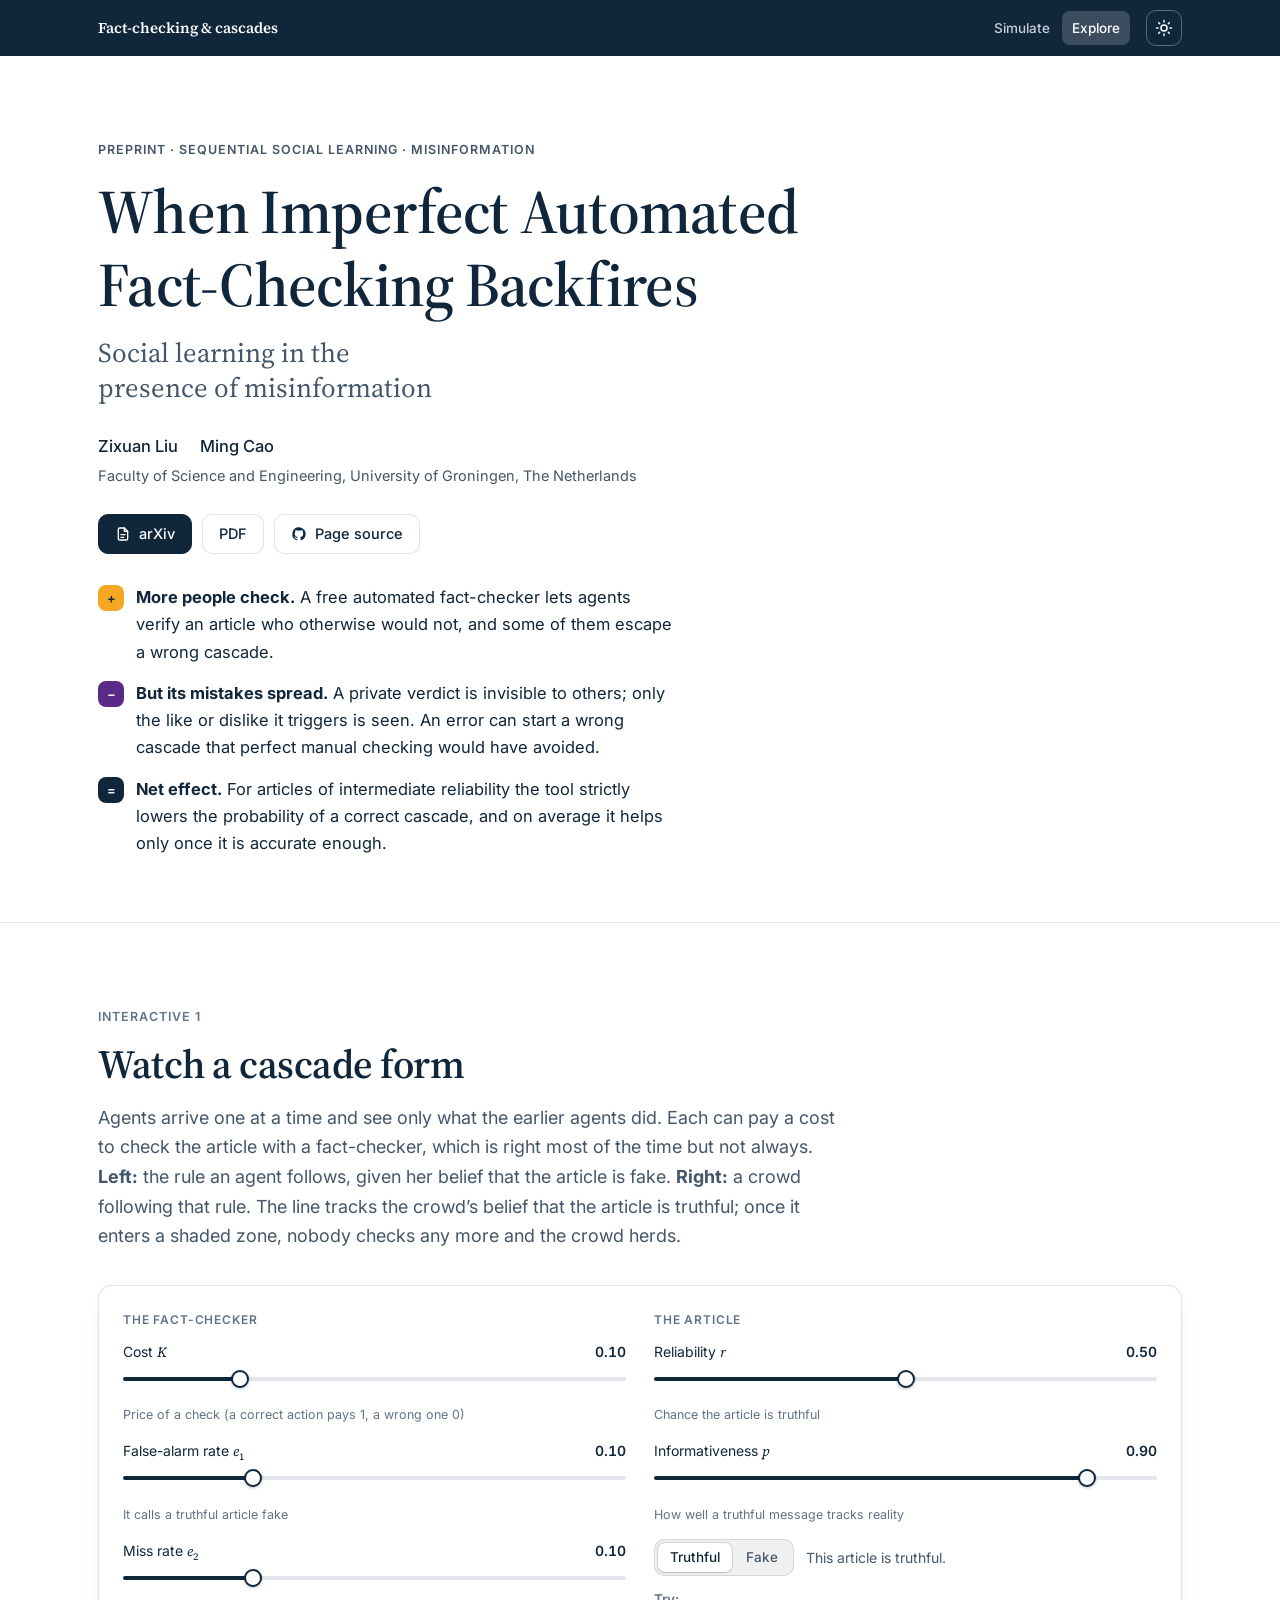
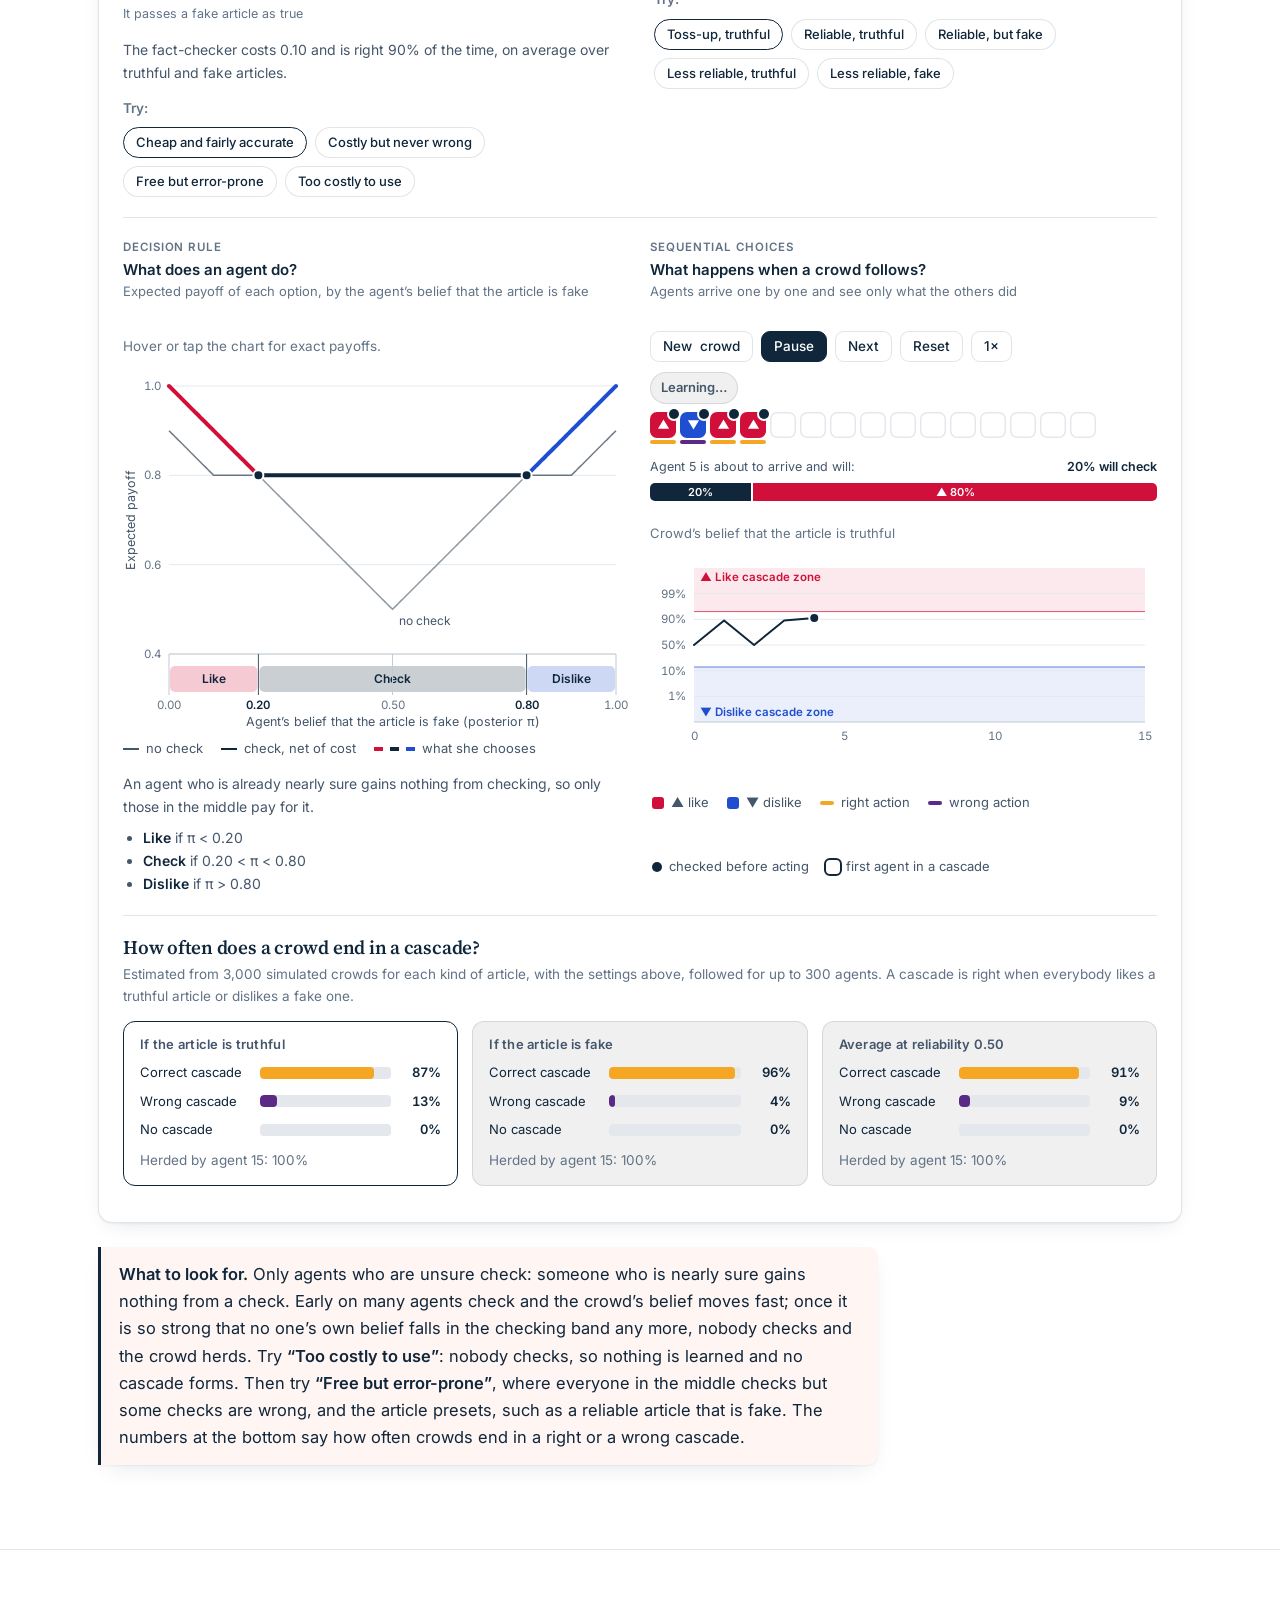
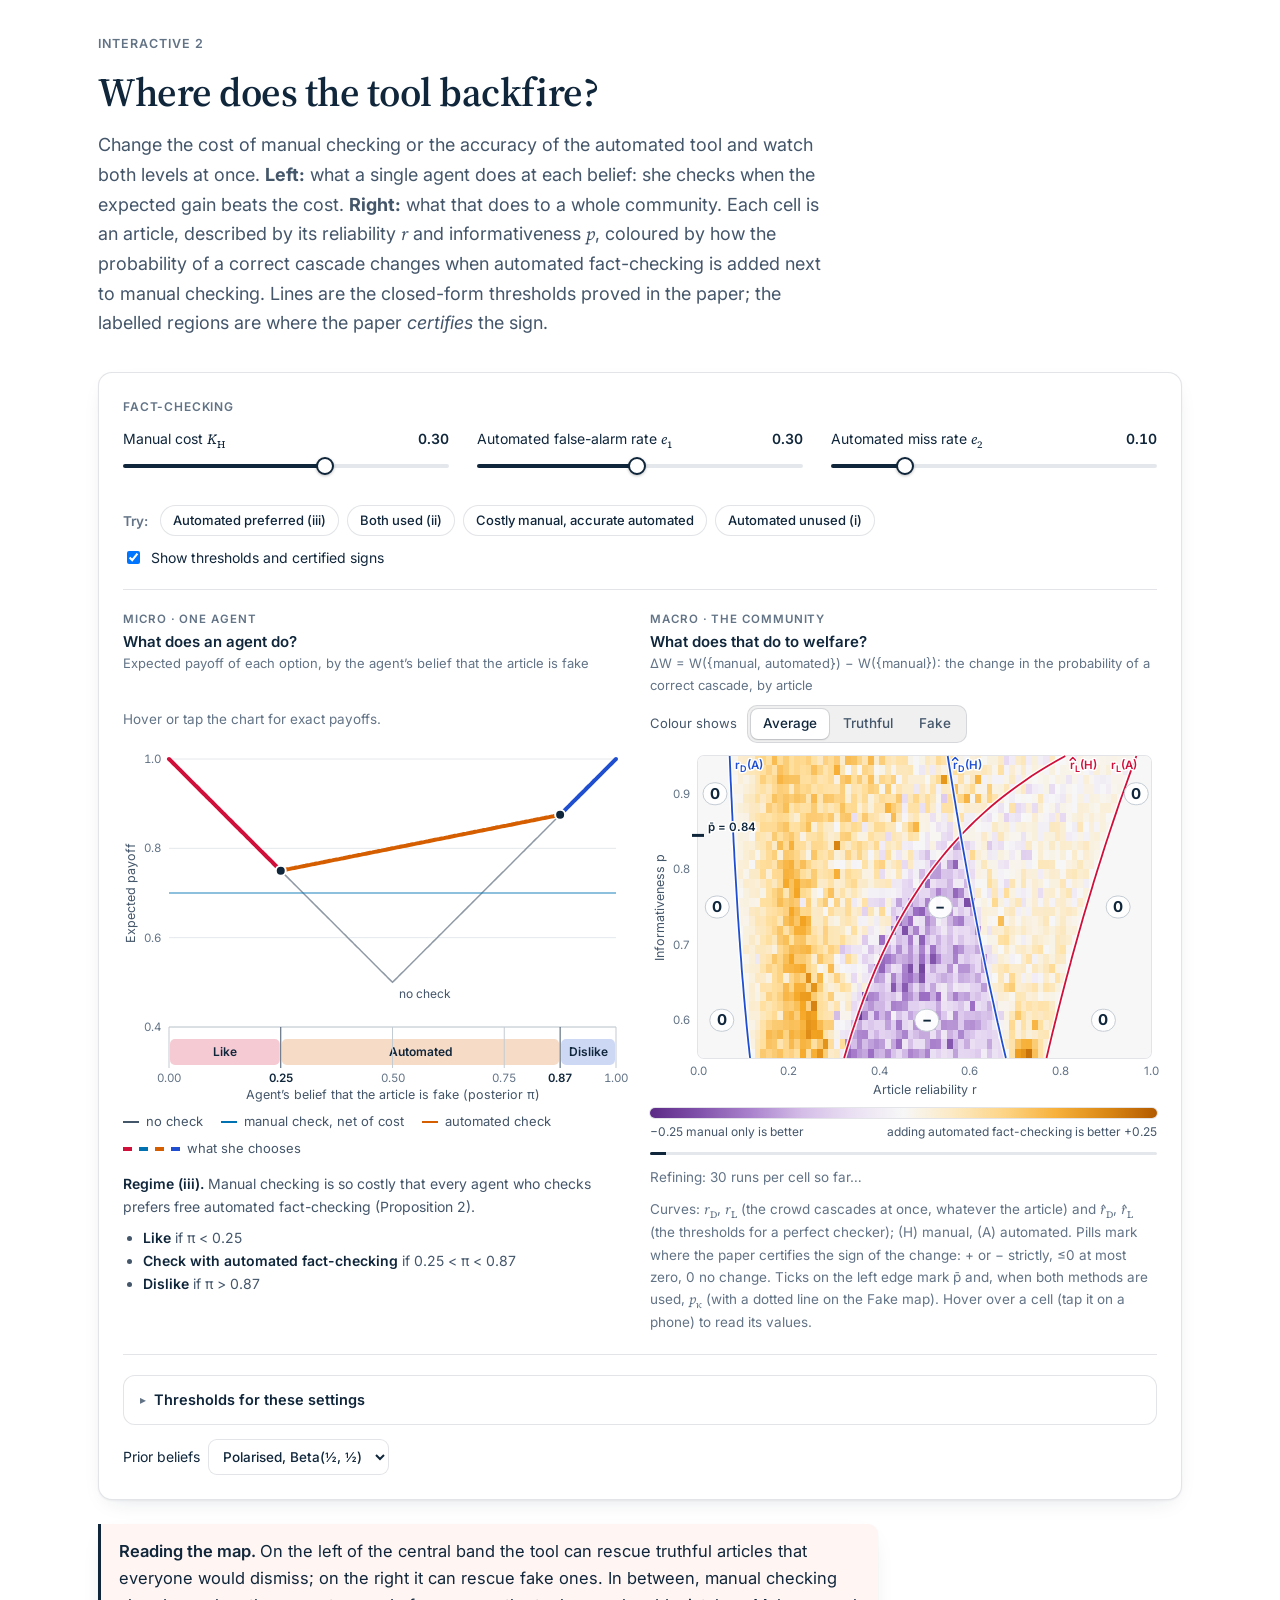
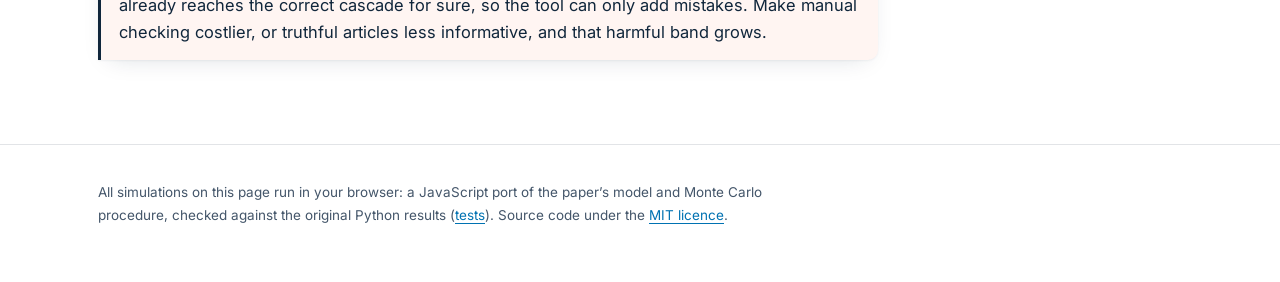
==== commit 573aebda: "Add the one-method simulator, merge the decision rule into the explorer, refine the maps Interactive" ====
--- a/index.html
+++ b/index.html
@@ -3,8 +3,8 @@
 <head>
 <meta charset="utf-8">
 <meta name="viewport" content="width=device-width, initial-scale=1">
-<meta name="theme-color" content="#f9f9f7" media="(prefers-color-scheme: light)">
-<meta name="theme-color" content="#0d0d0d" media="(prefers-color-scheme: dark)">
+<meta name="theme-color" content="#10263b" media="(prefers-color-scheme: light)">
+<meta name="theme-color" content="#08131d" media="(prefers-color-scheme: dark)">
 <title>When Imperfect Automated Fact-Checking Backfires</title>
 <meta name="description" content="Interactive project page: when a free but error-prone automated fact-checker helps a community learn the truth, and when it backfires. Sequential social learning with misinformation (Liu &amp; Cao).">
 <meta name="author" content="Zixuan Liu, Ming Cao">
@@ -12,11 +12,11 @@
 <meta property="og:title" content="When Imperfect Automated Fact-Checking Backfires">
 <meta property="og:description" content="Social learning in the presence of misinformation: an interactive explainer with live simulations.">
 <meta name="twitter:card" content="summary">
-<link rel="icon" href="data:image/svg+xml,%3Csvg xmlns='http://www.w3.org/2000/svg' viewBox='0 0 32 32'%3E%3Crect width='32' height='32' rx='8' fill='%230b0b0b'/%3E%3Cpath d='M8 20l5-8 4 5 3-4 4 7z' fill='%23eb6834'/%3E%3Ccircle cx='11' cy='10' r='2.5' fill='%232a78d6'/%3E%3C/svg%3E">
+<link rel="icon" href="data:image/svg+xml,%3Csvg xmlns='http://www.w3.org/2000/svg' viewBox='0 0 32 32'%3E%3Crect width='32' height='32' rx='8' fill='%2310263b'/%3E%3Cpath d='M8 20l5-8 4 5 3-4 4 7z' fill='%23d55e00'/%3E%3Ccircle cx='11' cy='10' r='2.5' fill='%230072b2'/%3E%3C/svg%3E">
 <script>document.documentElement.className='js';try{var t=localStorage.getItem('theme');if(t==='light'||t==='dark')document.documentElement.setAttribute('data-theme',t)}catch(e){}</script>
 <link rel="preconnect" href="https://fonts.googleapis.com">
 <link rel="preconnect" href="https://fonts.gstatic.com" crossorigin>
-<link href="https://fonts.googleapis.com/css2?family=Inter:wght@400;500;600&family=Source+Serif+4:opsz,wght@8..60,500;8..60,600&display=swap" rel="stylesheet">
+<link href="https://fonts.googleapis.com/css2?family=Inter:wght@400;500;600&family=Source+Serif+4:ital,opsz,wght@0,8..60,500;0,8..60,600;1,8..60,400;1,8..60,500&display=swap" rel="stylesheet">
 <link rel="stylesheet" href="assets/css/style.css">
 </head>
 <body>
@@ -25,8 +25,8 @@
   <div class="wrap">
     <a class="brand" href="#top">Fact-checking &amp; cascades</a>
     <nav class="nav" aria-label="Sections">
-      <a href="#decision">Decision</a>
-      <a href="#map">Map</a>
+      <a href="#simulate">Simulate</a>
+      <a href="#map">Explore</a>
     </nav>
     <button class="icon-btn" id="theme-toggle" type="button" aria-label="Switch between light and dark mode" title="Light / dark">
       <svg width="18" height="18" viewBox="0 0 24 24" fill="none" stroke="currentColor" stroke-width="2" stroke-linecap="round" stroke-linejoin="round" aria-hidden="true"><circle cx="12" cy="12" r="4"/><path d="M12 2v2M12 20v2M4.9 4.9l1.4 1.4M17.7 17.7l1.4 1.4M2 12h2M20 12h2M4.9 19.1l1.4-1.4M17.7 6.3l1.4-1.4"/></svg>
@@ -69,25 +69,26 @@
   </div>
 </section>
 
-<!-- ===================================================================== DEMO B -->
-<section class="section" id="decision">
+<!-- ===================================================================== FIRST INTERACTIVE: one fact-checker, the rule an agent follows (left) and a crowd following it (right) -->
+<section class="section" id="simulate">
   <div class="wrap">
     <div class="section-head reveal">
       <p class="kicker">Interactive 1</p>
-      <h2>Why would anyone check, and why do cascades stop checking?</h2>
-      <p class="lede">An agent checks when the expected gain beats the cost. Those who are already nearly sure gain nothing, so the most ambivalent agents check. As the crowd becomes convinced, the group of checkers shrinks to nothing: that is what a cascade is.</p>
+      <h2>Watch a cascade form</h2>
+      <p class="lede">Agents arrive one at a time and see only what the earlier agents did. Each can pay a cost to check the article with a fact-checker, which is right most of the time but not always. <b>Left:</b> the rule an agent follows, given her belief that the article is fake. <b>Right:</b> a crowd following that rule. The line tracks the crowd’s belief that the article is truthful; once it enters a shaded zone, nobody checks any more and the crowd herds.</p>
     </div>
-    <div id="decision-root"></div>
+    <div id="sim-root"></div>
+    <p class="takeaway reveal"><b>What to look for.</b> Only agents who are unsure check: someone who is nearly sure gains nothing from a check. Early on many agents check and the crowd’s belief moves fast; once it is so strong that no one’s own belief falls in the checking band any more, nobody checks and the crowd herds. Try <b>“Too costly to use”</b>: nobody checks, so nothing is learned and no cascade forms. Then try <b>“Free but error-prone”</b>, where everyone in the middle checks but some checks are wrong, and the article presets, such as a reliable article that is fake. The numbers at the bottom say how often crowds end in a right or a wrong cascade.</p>
   </div>
 </section>
 
-<!-- ===================================================================== DEMO C -->
+<!-- ===================================================================== EXPLORER: decision rule (micro) next to welfare map (macro) -->
 <section class="section" id="map">
   <div class="wrap">
     <div class="section-head reveal">
       <p class="kicker">Interactive 2</p>
       <h2>Where does the tool backfire?</h2>
-      <p class="lede">Each cell is an article, described by its reliability <i class="sym">r</i> and informativeness <i class="sym">p</i>. Colour shows how the probability of a correct cascade changes when automated fact-checking is added next to manual checking. Lines are the closed-form thresholds proved in the paper; the labelled regions are where the paper <em>certifies</em> the sign.</p>
+      <p class="lede">Change the cost of manual checking or the accuracy of the automated tool and watch both levels at once. <b>Left:</b> what a single agent does at each belief: she checks when the expected gain beats the cost. <b>Right:</b> what that does to a whole community. Each cell is an article, described by its reliability <i class="sym">r</i> and informativeness <i class="sym">p</i>, coloured by how the probability of a correct cascade changes when automated fact-checking is added next to manual checking. Lines are the closed-form thresholds proved in the paper; the labelled regions are where the paper <em>certifies</em> the sign.</p>
     </div>
     <div id="map-root"></div>
   </div>
@@ -104,7 +105,8 @@
 
 <script src="assets/js/model.js"></script>
 <script src="assets/js/ui.js"></script>
-<script src="assets/js/decision.js"></script>
+<script src="assets/js/rule.js"></script>
+<script src="assets/js/cascade.js"></script>
 <script src="assets/js/welfare.js"></script>
 <script src="assets/js/main.js"></script>
 </body>
--- a/assets/css/style.css
+++ b/assets/css/style.css
@@ -1,34 +1,49 @@
 /* ==========================================================================
    Project page — When Imperfect Automated Fact-Checking Backfires
-   Colour roles follow one validated palette (blue = manual, orange = automated fact-checking,
-   status green/red = correct/wrong); light and dark are stepped separately.
+   Colours are those of the ENTEG Day poster (sty/postersettings.sty, sty/beamercolorthemenott.sty):
+     navy                 structure: headings, buttons, sliders, top bar          nottblue  #10263B
+     blue / vermillion    the manual / the automated fact-checking tool           mhcolor #0072B2, macolor #D55E00
+     red / blue           Like / Dislike (thresholds, decision rule, crowd)       likecolor #D0103A, dislikecolor #1F4FD0
+     gold / purple        gain (correct, help) / loss (wrong, hurt)               #FFDF9E, #F5A623 / #E2D1F0, #9C6FC4, #5B2A86
+   Light and dark are stepped separately (the dark theme keeps the same hues, lifted for contrast on navy).
    ========================================================================== */
 
 :root {
   color-scheme: light;
-  --bg: #f9f9f7;
-  --surface: #fcfcfb;
-  --surface-2: #f3f3f0;
-  --ink: #0b0b0b;
-  --ink-2: #52514e;
-  --muted: #898781;
-  --grid: #e1e0d9;
-  --axis: #c3c2b7;
-  --border: rgba(11, 11, 11, 0.10);
-  --shadow: 0 1px 2px rgba(11, 11, 11, 0.04), 0 8px 24px -12px rgba(11, 11, 11, 0.12);
-
-  --blue: #2a78d6;      /* manual fact-checking */
-  --orange: #eb6834;    /* automated fact-checking */
-  --blue-wash: rgba(42, 120, 214, 0.12);
-  --orange-wash: rgba(235, 104, 52, 0.14);
-  --link: #1c5cab;
-
-  --good: #0ca30c;      /* status: correct */
-  --good-ink: #006300;
-  --critical: #d03b3b;  /* status: wrong */
-  --critical-ink: #a82727;
-  --mid: #f0efec;       /* diverging midpoint */
-  --zone: rgba(11, 11, 11, 0.045);
+  --bg: #ffffff;
+  --surface: #ffffff;
+  --surface-2: #f0f0f0;          /* poster: lightgray */
+  --ink: #10263b;                /* poster: nottblue */
+  --ink-2: #44566a;
+  --muted: #627386;
+  --grid: #e4e8ec;
+  --axis: #c3cbd3;
+  --border: rgba(16, 38, 59, 0.12);
+  --shadow: 0 1px 2px rgba(16, 38, 59, 0.05), 0 8px 24px -12px rgba(16, 38, 59, 0.18);
+  --bar: #10263b;                /* top bar: the poster's headline band */
+  --bar-ink: #ffffff;
+  --alert: #fff5f2;              /* poster: lightorange, for the "what to look for" boxes */
+  --on-strong: #ffffff;          /* text on the solid red / blue / vermillion fills */
+
+  --blue: #0072b2;               /* manual fact-checking */
+  --orange: #d55e00;             /* automated fact-checking */
+  --blue-wash: rgba(0, 114, 178, 0.12);
+  --orange-wash: rgba(213, 94, 0, 0.14);
+  --link: #0072b2;
+
+  --like: #d0103a;               /* Like */
+  --dislike: #1f4fd0;            /* Dislike */
+  --like-wash: rgba(208, 16, 58, 0.09);
+  --dislike-wash: rgba(31, 79, 208, 0.09);
+
+  /* gain (correct, help) and loss (wrong, hurt) */
+  --good: #f5a623;               /* gold, strong */
+  --good-ink: #8a4800;
+  --critical: #5b2a86;           /* purple, strong */
+  --critical-ink: #5b2a86;
+  --mid: #f7f7f7;               /* centre of the welfare colour scale */
+  --hm-n3: #5b2a86; --hm-n2: #9c6fc4; --hm-n1: #e2d1f0; --hm-0: #f7f7f7; --hm-p1: #ffdf9e; --hm-p2: #f5a623; --hm-p3: #b25a00;
+  --zone: rgba(16, 38, 59, 0.05);
 
   --serif: "Source Serif 4", "Iowan Old Style", "Palatino Linotype", Georgia, serif;
   --sans: "Inter", system-ui, -apple-system, "Segoe UI", Roboto, sans-serif;
@@ -38,26 +53,36 @@
 @media (prefers-color-scheme: dark) {
   :root:where(:not([data-theme="light"])) {
     color-scheme: dark;
-    --bg: #0d0d0d; --surface: #1a1a19; --surface-2: #222221;
-    --ink: #f0efec; --ink-2: #c3c2b7; --muted: #898781;
-    --grid: #2c2c2a; --axis: #383835; --border: rgba(255, 255, 255, 0.10);
+    --bg: #0a1622; --surface: #10263b; --surface-2: #17344f;
+    --ink: #eef3f8; --ink-2: #b7c4d1; --muted: #8b9bab;
+    --grid: #21394f; --axis: #36516a; --border: rgba(255, 255, 255, 0.12);
     --shadow: 0 1px 2px rgba(0, 0, 0, 0.4), 0 8px 24px -12px rgba(0, 0, 0, 0.6);
-    --blue: #3987e5; --orange: #d95926;
-    --blue-wash: rgba(57, 135, 229, 0.18); --orange-wash: rgba(217, 89, 38, 0.22);
-    --link: #86b6ef; --good-ink: #5fd35f; --critical-ink: #f08080;
-    --mid: #383835; --zone: rgba(255, 255, 255, 0.05);
+    --bar: #08131d; --bar-ink: #ffffff; --alert: rgba(240, 138, 58, 0.1); --on-strong: #08131d;
+    --blue: #4da3d9; --orange: #f08a3a;
+    --blue-wash: rgba(77, 163, 217, 0.2); --orange-wash: rgba(240, 138, 58, 0.22);
+    --link: #7fc0ea;
+    --like: #ff6b87; --dislike: #7f9cff; --like-wash: rgba(255, 107, 135, 0.16); --dislike-wash: rgba(127, 156, 255, 0.16);
+    --good: #f5a623; --good-ink: #ffd27a; --critical: #9c6fc4; --critical-ink: #d2b3f0;
+    --mid: #1d3248;
+    --hm-n3: #c39bf0; --hm-n2: #8a5fc0; --hm-n1: #4a3670; --hm-0: #1d3248; --hm-p1: #6d5a2a; --hm-p2: #c98a1c; --hm-p3: #ffc24d;
+    --zone: rgba(255, 255, 255, 0.05);
   }
 }
 :root[data-theme="dark"] {
   color-scheme: dark;
-  --bg: #0d0d0d; --surface: #1a1a19; --surface-2: #222221;
-  --ink: #f0efec; --ink-2: #c3c2b7; --muted: #898781;
-  --grid: #2c2c2a; --axis: #383835; --border: rgba(255, 255, 255, 0.10);
+  --bg: #0a1622; --surface: #10263b; --surface-2: #17344f;
+  --ink: #eef3f8; --ink-2: #b7c4d1; --muted: #8b9bab;
+  --grid: #21394f; --axis: #36516a; --border: rgba(255, 255, 255, 0.12);
   --shadow: 0 1px 2px rgba(0, 0, 0, 0.4), 0 8px 24px -12px rgba(0, 0, 0, 0.6);
-  --blue: #3987e5; --orange: #d95926;
-  --blue-wash: rgba(57, 135, 229, 0.18); --orange-wash: rgba(217, 89, 38, 0.22);
-  --link: #86b6ef; --good-ink: #5fd35f; --critical-ink: #f08080;
-  --mid: #383835; --zone: rgba(255, 255, 255, 0.05);
+  --bar: #08131d; --bar-ink: #ffffff; --alert: rgba(240, 138, 58, 0.1); --on-strong: #08131d;
+  --blue: #4da3d9; --orange: #f08a3a;
+  --blue-wash: rgba(77, 163, 217, 0.2); --orange-wash: rgba(240, 138, 58, 0.22);
+  --link: #7fc0ea;
+  --like: #ff6b87; --dislike: #7f9cff; --like-wash: rgba(255, 107, 135, 0.16); --dislike-wash: rgba(127, 156, 255, 0.16);
+  --good: #f5a623; --good-ink: #ffd27a; --critical: #9c6fc4; --critical-ink: #d2b3f0;
+  --mid: #1d3248;
+  --hm-n3: #c39bf0; --hm-n2: #8a5fc0; --hm-n1: #4a3670; --hm-0: #1d3248; --hm-p1: #6d5a2a; --hm-p2: #c98a1c; --hm-p3: #ffc24d;
+  --zone: rgba(255, 255, 255, 0.05);
 }
 
 /* ---------- base ---------- */
@@ -83,29 +108,37 @@
 .muted { color: var(--ink-2); }
 .num { font-variant-numeric: tabular-nums; }
 i.sym { font-family: var(--serif); font-style: italic; }
+/* hat over a letter (\hat r): drawn here, not with a combining U+0302, which falls back to another font and drifts off the letter */
+i.sym.hat { position: relative; display: inline-block; line-height: 1; }
+i.sym.hat::before {
+  content: ""; position: absolute; left: calc(50% - .1em + .035em); top: .17em; width: .2em; height: .2em;
+  border-top: .07em solid currentColor; border-left: .07em solid currentColor; transform: rotate(45deg); transform-origin: 50% 50%;
+}
 sub { font-size: 0.72em; line-height: 0; }
+i.sym + sub { font-family: var(--serif); font-style: normal; }      /* subscripts of a math symbol share its serif face */
 
 /* ---------- top bar ---------- */
 .topbar {
   position: sticky; top: 0; z-index: 50;
-  background: color-mix(in srgb, var(--bg) 96%, transparent);   /* no backdrop blur: repainting it over charts made scrolling heavy */
-  border-bottom: 1px solid var(--border);
+  background: var(--bar);                                         /* the poster's navy headline band; no backdrop blur: repainting it over charts made scrolling heavy */
+  color: var(--bar-ink);
 }
 .topbar .wrap { display: flex; align-items: center; gap: 16px; height: 56px; }
-.brand { font-family: var(--serif); font-weight: 600; font-size: 15px; color: var(--ink); text-decoration: none; white-space: nowrap; }
+.brand { font-family: var(--serif); font-weight: 600; font-size: 15px; color: var(--bar-ink); text-decoration: none; white-space: nowrap; }
 .nav { display: flex; gap: 2px; overflow-x: auto; scrollbar-width: none; flex: 1; justify-content: flex-end; }
 .nav::-webkit-scrollbar { display: none; }
 .nav a {
-  color: var(--ink-2); text-decoration: none; font-size: 13.5px; font-weight: 500;
+  color: rgba(255, 255, 255, 0.78); text-decoration: none; font-size: 13.5px; font-weight: 500;
   padding: 6px 10px; border-radius: 8px; white-space: nowrap;
 }
-.nav a:hover { background: var(--zone); color: var(--ink); }
-.nav a[aria-current="true"] { color: var(--ink); background: var(--zone); }
+.nav a:hover { background: rgba(255, 255, 255, 0.12); color: #fff; }
+.nav a[aria-current="true"] { color: #fff; background: rgba(255, 255, 255, 0.18); }
 .icon-btn {
-  appearance: none; border: 1px solid var(--border); background: var(--surface); color: var(--ink);
+  appearance: none; border: 1px solid rgba(255, 255, 255, 0.3); background: transparent; color: var(--bar-ink);
   width: 36px; height: 36px; border-radius: 10px; cursor: pointer; display: grid; place-items: center; flex: none;
 }
-.icon-btn:hover { background: var(--surface-2); }
+.icon-btn:hover { background: rgba(255, 255, 255, 0.14); }
+.topbar :focus-visible { outline-color: #fff; }
 @media (max-width: 760px) { .brand { display: none; } .nav { justify-content: flex-start; } }
 
 /* ---------- hero ---------- */
@@ -135,7 +168,7 @@
 .tldr { margin-top: 30px; padding: 0; list-style: none; display: grid; gap: 14px; max-width: 58ch; }
 .tldr li { display: grid; grid-template-columns: 26px minmax(0, 1fr); gap: 12px; align-items: start; }
 .tldr .dot { width: 26px; height: 26px; border-radius: 8px; display: grid; place-items: center; font: 600 13px var(--sans); color: #fff; margin-top: 1px; }
-.tldr .plus { background: var(--blue); } .tldr .minus { background: var(--critical); } .tldr .calc { background: var(--ink); color: var(--bg); }
+.tldr .plus { background: var(--good); color: #10263b; } .tldr .minus { background: var(--critical); color: #fff; } .tldr .calc { background: var(--ink); color: var(--bg); }      /* + gain gold, − loss purple, as on the poster */
 
 /* ---------- sections ---------- */
 .section { padding: clamp(44px, 7vw, 84px) 0; border-top: 1px solid var(--border); }
@@ -144,7 +177,7 @@
 .section-head h2 { font-size: clamp(27px, 3.6vw, 40px); text-wrap: balance; }
 .lede { font-size: 18px; color: var(--ink-2); margin: 14px 0 0; }
 .takeaway {
-  margin: 24px 0 0; padding: 14px 18px; border-left: 3px solid var(--ink); background: var(--surface);
+  margin: 24px 0 0; padding: 14px 18px; border-left: 3px solid var(--ink); background: var(--alert);
   border-radius: 0 10px 10px 0; max-width: 78ch; box-shadow: var(--shadow);
 }
 .takeaway b { font-weight: 600; }
@@ -239,10 +272,12 @@
 .legend .k { display: inline-flex; align-items: center; gap: 7px; }
 .key-sw { width: 12px; height: 12px; border-radius: 3px; flex: none; }
 .key-line { width: 16px; height: 0; border-top: 2px solid; flex: none; }
+.key-bar { width: 14px; height: 4px; border-radius: 2px; flex: none; }
 .key-dot { width: 10px; height: 10px; border-radius: 50%; flex: none; box-shadow: 0 0 0 2px var(--surface); }
 .bg-blue { background: var(--blue); } .bg-orange { background: var(--orange); }
 .bg-good { background: var(--good); } .bg-critical { background: var(--critical); }
 .bg-gray { background: var(--axis); }
+.bg-ink { background: var(--ink); } .bg-like { background: var(--like); } .bg-dislike { background: var(--dislike); }
 
 /* ---------- agents / cascade demo ---------- */
 .worlds { display: grid; grid-template-columns: minmax(0, 1fr) minmax(0, 1fr); gap: 16px; }
@@ -258,28 +293,33 @@
 .badge.good { background: color-mix(in srgb, var(--good) 14%, var(--surface)); color: var(--good-ink); border-color: color-mix(in srgb, var(--good) 40%, transparent); }
 .badge.bad { background: color-mix(in srgb, var(--critical) 12%, var(--surface)); color: var(--critical-ink); border-color: color-mix(in srgb, var(--critical) 40%, transparent); }
 .strip { display: flex; flex-wrap: wrap; gap: 4px; min-height: 66px; align-content: flex-start; }
+.pane-sim .strip { min-height: 0; }
 .agent {
-  position: relative; width: 26px; height: 26px; border-radius: 7px; border: 0; padding: 0; cursor: default;
+  position: relative; width: 26px; height: 26px; margin-bottom: 7px; border-radius: 7px; border: 0; padding: 0; cursor: default;
   display: grid; place-items: center; background: transparent; box-shadow: inset 0 0 0 1.5px var(--grid);
   transition: transform .15s ease, background .15s ease;
 }
-.agent svg { width: 13px; height: 13px; fill: #fff; opacity: 0; transition: opacity .15s; }
+.agent svg { width: 13px; height: 13px; fill: var(--on-strong); opacity: 0; transition: opacity .15s; }
 .agent.done { cursor: pointer; box-shadow: none; }
 .agent.done svg { opacity: 1; }
-.agent.ok { background: var(--good); } .agent.bad { background: var(--critical); }
+/* the cell is the action (Like red, Dislike blue); the bar under it is whether that action was right (gold) or wrong (purple) */
+.agent.like { background: var(--like); } .agent.dis { background: var(--dislike); }
+.agent.done::after { content: ''; position: absolute; left: 0; right: 0; bottom: -6px; height: 4px; border-radius: 2px; }
+.agent.ok::after { background: var(--good); } .agent.bad::after { background: var(--critical); }
 .agent.done:hover { transform: translateY(-2px); }
 .agent.latest { animation: pop .28s ease-out; }
 @keyframes pop { from { transform: scale(.5); } to { transform: scale(1); } }
 .agent .chk { position: absolute; top: -3px; right: -3px; width: 10px; height: 10px; border-radius: 50%; box-shadow: 0 0 0 2px var(--surface); }
 .agent .chk.m { background: var(--blue); } .agent .chk.a { background: var(--orange); }
+#sim-root .agent .chk.m { background: var(--ink); }      /* the first interactive has one fact-checker: navy */
 .agent.herd { outline: 2px solid var(--ink); outline-offset: 1.5px; }
 .who { margin: 12px 0 2px; }
 .who-label { font-size: 12.5px; color: var(--ink-2); margin-bottom: 5px; display: flex; justify-content: space-between; gap: 8px; }
 .who-bar { display: flex; height: 18px; gap: 2px; border-radius: 5px; overflow: hidden; }
-.who-bar > div { display: grid; place-items: center; font-size: 11px; font-weight: 600; color: #fff; overflow: hidden; white-space: nowrap; min-width: 0; transition: flex-basis .25s ease; }
+.who-bar > div { display: grid; place-items: center; font-size: 11px; font-weight: 600; color: var(--on-strong); overflow: hidden; white-space: nowrap; min-width: 0; transition: flex-basis .25s ease; }
 .who-bar .m { background: var(--blue); } .who-bar .a { background: var(--orange); }
-.who-bar .d, .who-bar .l { background: var(--axis); color: var(--ink); }
-.who-bar .l { background: color-mix(in srgb, var(--axis) 55%, var(--surface)); }
+.who-bar .d { background: var(--dislike); } .who-bar .l { background: var(--like); }
+#sim-root .who-bar .m { background: var(--ink); color: var(--bg); }
 .belief { margin-top: 8px; position: relative; }
 .belief svg { width: 100%; height: auto; overflow: visible; }
 
@@ -289,6 +329,9 @@
 .pop-col.current { border-color: var(--ink); background: var(--surface); }
 .pop-col h4 { font: 600 13px var(--sans); letter-spacing: .02em; margin-bottom: 10px; color: var(--ink-2); }
 .pbar { display: grid; grid-template-columns: 78px minmax(0, 1fr) 48px; gap: 8px; align-items: center; margin-bottom: 7px; font-size: 13px; }
+.pbar.wide { grid-template-columns: 112px minmax(0, 1fr) 42px; }
+.pop { transition: opacity .2s; }
+.pop.busy { opacity: 0.55; }
 .pbar .track { height: 12px; border-radius: 4px; background: var(--grid); overflow: hidden; }
 .pbar .fill { height: 100%; border-radius: 4px; transition: width .35s ease; }
 .pbar .val { text-align: right; font-weight: 600; font-variant-numeric: tabular-nums; }
@@ -310,24 +353,39 @@
 .chart-title { font: 600 14px var(--sans); margin: 0 0 2px; }
 .chart-sub { font-size: 13px; color: var(--muted); margin: 0 0 8px; }
 
-.map-layout { display: grid; grid-template-columns: 250px minmax(0, 1fr); gap: 22px; align-items: start; }
-@media (max-width: 960px) { .map-layout { grid-template-columns: minmax(0, 1fr); } }
+/* explorer: the fact-checking controls, then the micro (decision rule) and macro (welfare map) figures side by side */
+.ex-controls { display: grid; gap: 6px; }
+.g-sliders { display: grid; grid-template-columns: repeat(3, minmax(0, 1fr)); gap: 0 28px; }
+.g-sliders .ctl-title { grid-column: 1 / -1; }
+.ex-row2 { display: flex; flex-wrap: wrap; align-items: center; justify-content: space-between; gap: 10px 28px; }
+.g-presets { display: flex; flex-wrap: wrap; align-items: center; gap: 8px 12px; }
+.ctl-group > .g-presets { margin-top: 12px; }
+.g-options { display: flex; flex-wrap: wrap; align-items: center; gap: 8px 22px; }
+.opt { display: inline-flex; align-items: center; gap: 8px; font-size: 14px; }
+.opt.check { cursor: pointer; }
+.ex-prior { margin-top: 14px; }      /* prior-beliefs menu: under the thresholds bar */
+.pane { min-width: 0; }
+.pane-kicker { font-size: 11.5px; font-weight: 600; letter-spacing: 0.08em; text-transform: uppercase; color: var(--muted); margin: 0 0 3px; }
+.pane .chart-title { font-size: 15px; }
+.pane-ctl { display: flex; align-items: center; gap: 10px; min-height: 40px; margin: 0 0 6px; }      /* same row in both panes: colour switch (map) / hint (decision rule) */
+.view-cap { font-size: 13px; color: var(--ink-2); }
+.g-sliders.two { grid-template-columns: repeat(2, minmax(0, 1fr)); }
+.sim-player { flex-wrap: wrap; gap: 8px; }
+.sim-status { min-height: 30px; margin: 0 0 8px; display: flex; align-items: center; }
+.sim-belief-cap { margin: 14px 0 0; display: flex; justify-content: space-between; align-items: center; gap: 8px; }
+.sim-belief-cap .badge { display: none; }      /* phones only: the badge above the agents is hidden there */
+@media (min-width: 901px) { .two-col .pane .chart-sub { min-height: 2.9em; } }      /* side by side: both figures start at the same height */
 .heat-frame { position: relative; padding: 6px 6px 42px 48px; outline-offset: 4px; border-radius: 8px; }
-.heat-plot { aspect-ratio: 2.2 / 1; position: relative; border-radius: 6px; overflow: hidden; box-shadow: 0 0 0 1px var(--border); }
+.heat-plot { aspect-ratio: 1.5 / 1; position: relative; border-radius: 6px; overflow: hidden; box-shadow: 0 0 0 1px var(--border); }
 .heat-plot canvas { image-rendering: pixelated; transition: opacity .25s; }
 .heat-frame > svg { position: absolute; inset: 0; width: 100%; height: 100%; overflow: visible; }
 .heat-frame text { font-family: var(--sans); }
-@media (max-width: 640px) { .heat-plot { aspect-ratio: 1.45 / 1; } }
+@media (max-width: 900px) { .heat-plot { aspect-ratio: 2 / 1; } }
 .colorbar { height: 10px; border-radius: 5px; margin: 8px 0 4px; box-shadow: 0 0 0 1px var(--border); }
 .colorbar-labels { display: flex; justify-content: space-between; font-size: 12px; color: var(--ink-2); gap: 12px; }
 .progress { height: 3px; background: var(--grid); border-radius: 2px; overflow: hidden; margin-top: 10px; transition: opacity .6s .3s; }
 .progress > i { display: block; height: 100%; width: 0; background: var(--ink); transition: width .2s; }
 
-.cell-info { display: grid; grid-template-columns: repeat(3, minmax(0, 1fr)); gap: 12px; margin-top: 16px; }
-@media (max-width: 640px) { .cell-info { grid-template-columns: minmax(0, 1fr); } }
-.cell-info .box { padding: 12px 14px; border-radius: 12px; background: var(--surface-2); border: 1px solid var(--border); }
-.cell-info .big { font: 600 22px var(--sans); margin: 2px 0; font-variant-numeric: tabular-nums; }
-.cell-info .lbl { font-size: 12.5px; color: var(--ink-2); }
 
 table.data { border-collapse: collapse; width: 100%; font-size: 14px; font-variant-numeric: tabular-nums; }
 table.data th, table.data td { text-align: left; padding: 7px 10px; border-bottom: 1px solid var(--border); }
@@ -411,9 +469,9 @@
 
 /* compact reading of the selected map cell */
 .cell-mini { grid-template-columns: 70px repeat(3, minmax(0, 1fr)); gap: 6px; margin-top: 8px; align-items: stretch; }
-.cell-mini > div { border: 1px solid var(--border); border-radius: 10px; background: var(--surface-2); padding: 5px 8px; min-width: 0; }
+.cell-mini > .cm-box { appearance: none; font: inherit; text-align: left; color: inherit; cursor: pointer; border: 1px solid var(--border); border-radius: 10px; background: var(--surface-2); padding: 5px 8px; min-width: 0; }
 .cell-mini > .on { border-color: var(--ink); background: var(--surface); }
-.cell-mini > .pos { background: transparent; border: 0; padding: 2px 0; font-size: 12.5px; line-height: 1.4; color: var(--ink); font-variant-numeric: tabular-nums; }
+.cell-mini > .pos { min-width: 0; padding: 2px 0; font-size: 12.5px; line-height: 1.4; color: var(--ink); font-variant-numeric: tabular-nums; }
 .cell-mini .l { display: block; font-size: 11.5px; color: var(--ink-2); line-height: 1.25; }
 .cell-mini b { font: 600 16px/1.3 var(--sans); font-variant-numeric: tabular-nums; }
 .cell-mini small { display: block; font-size: 11px; color: var(--ink-2); }
@@ -454,26 +512,45 @@
   .dock-card { display: flex; flex-direction: column; }
   .dock-card > .dock { order: -1; }
   .dock-card > .divider { display: none; }
-  .dock[data-pane="1"] .pane2, .dock[data-pane="2"] .pane1 { display: none; }
+  .dock[data-pane="rule"] .pane-map, .dock[data-pane="map"] .pane-rule { display: none; }
+  .dock[data-pane="rule"] .pane-sim, .dock[data-pane="sim"] .pane-rule { display: none; }
+  .dock[data-pane="1"] .pane2, .dock[data-pane="2"] .pane1 { display: none; }       /* archive/decision.js */
   .dock .two-col { display: block; }
-  .dock .chart-title, .dock .chart-sub, .dock .legend { display: none; }      /* the readout carries the colour key */
+  .dock .pane-kicker, .dock .pane-ctl:not(.sim-player), .dock .chart-title, .dock .chart-sub:not(.sim-belief-cap), .dock .legend { display: none; }      /* the tabs name the figure; the readout carries the colour key */
   .dock-notes { gap: 0; }
-
-  /* Map: title, then the docked map, then presets and sliders */
-  .map-layout { display: flex; flex-direction: column; gap: 14px; }
-  .map-right { display: contents; }
-  .map-right > .chart-title { order: 1; margin: 0; }
-  .map-right > .chart-sub { order: 2; margin: -10px 0 0; }
-  .map-right > .dock { order: 3; }
-  .map-layout > .map-aside { order: 4; }
-  .map-right > .map-note { order: 5; margin: 0; }
-  .map-aside { display: flex; flex-direction: column; gap: 18px; }
-  .map-aside .ctl-title { margin-top: 0 !important; }
-  .map-aside .g-theory > label { margin-top: 0 !important; }
-  .map-aside > .g-presets { order: 0; } .map-aside > .g-sliders { order: 1; } .map-aside > .g-prior { order: 2; } .map-aside > .g-theory { order: 3; }
+  .hide-phone { display: none; }
+  .dock .sim-player { gap: 6px; margin: 0 0 6px; }
+  .dock .sim-player .btn.sm { padding: 10px 11px; }
+  .dock .sim-status, .dock .who-bar { display: none; }      /* saves height: the badge moves beside the chart caption; the line above the bar keeps the numbers */
+  .dock .sim-belief-cap { margin: 8px 0 0; font-size: 12px; }
+  .dock .sim-belief-cap .badge { display: inline-flex; }
+  .pane-sim .strip { gap: 3px; }
+  .pane-sim .agent { width: 17px; height: 17px; margin-bottom: 6px; border-radius: 5px; }
+  .pane-sim .agent.done::after { bottom: -5px; height: 3px; }
+  .pane-sim .agent svg { width: 9px; height: 9px; }
+  .pane-sim .agent .chk { width: 7px; height: 7px; top: -2px; right: -2px; box-shadow: 0 0 0 1.5px var(--surface); }
+  .pane-sim .who { margin: 8px 0 0; }
+  .pane-sim .who-label { margin-bottom: 0; }
+  .dock-card > .d-top { display: none; }
+
+  /* controls under the docked figure: presets first, then the three sliders, then the map options */
+  .ex-controls { display: flex; flex-direction: column; gap: 16px; }
+  .ex-row2 { display: contents; }
+  .g-sliders .ctl-group + .ctl-group { margin-top: 20px; }
+  .g-sliders .ctl-group { display: flex; flex-direction: column; }      /* the presets of a group go right under its title, above its sliders */
+  .g-sliders .ctl-group > .ctl-title { order: -2; }
+  .ctl-group > .g-presets { order: -1; margin: 0 0 10px; }
+  .ex-controls > *, .g-presets { min-width: 0; }              /* without this the nowrap chip row makes the whole page scroll sideways */
+  .g-presets { order: 0; flex-direction: column; flex-wrap: nowrap; align-items: stretch; gap: 6px; }      /* nowrap: a wrapping column is as wide as its widest child */
+  .g-presets .chips { flex-wrap: nowrap; overflow-x: auto; margin: 0 -16px; padding: 0 16px 4px; scrollbar-width: none; }      /* one scrolling row instead of four stacked */
+  .g-presets .chips::-webkit-scrollbar { display: none; }
+  .g-presets .chip { flex: none; white-space: nowrap; }
+  .g-sliders { order: 1; display: block; } .g-options { order: 2; flex-direction: column; align-items: stretch; }
+  .ex-prior .opt { display: flex; justify-content: space-between; }
   .heat-plot { aspect-ratio: 1.9 / 1; }
   .dock .colorbar { margin: 8px 0 4px; }
   .dock .progress { margin-top: 8px; }
+  .cell-mini .cm-box { min-height: 48px; }
 }
 /* only dock (stick) the figure when the screen is tall enough to leave room for the controls */
 @media (max-width: 720px) and (min-height: 540px) {
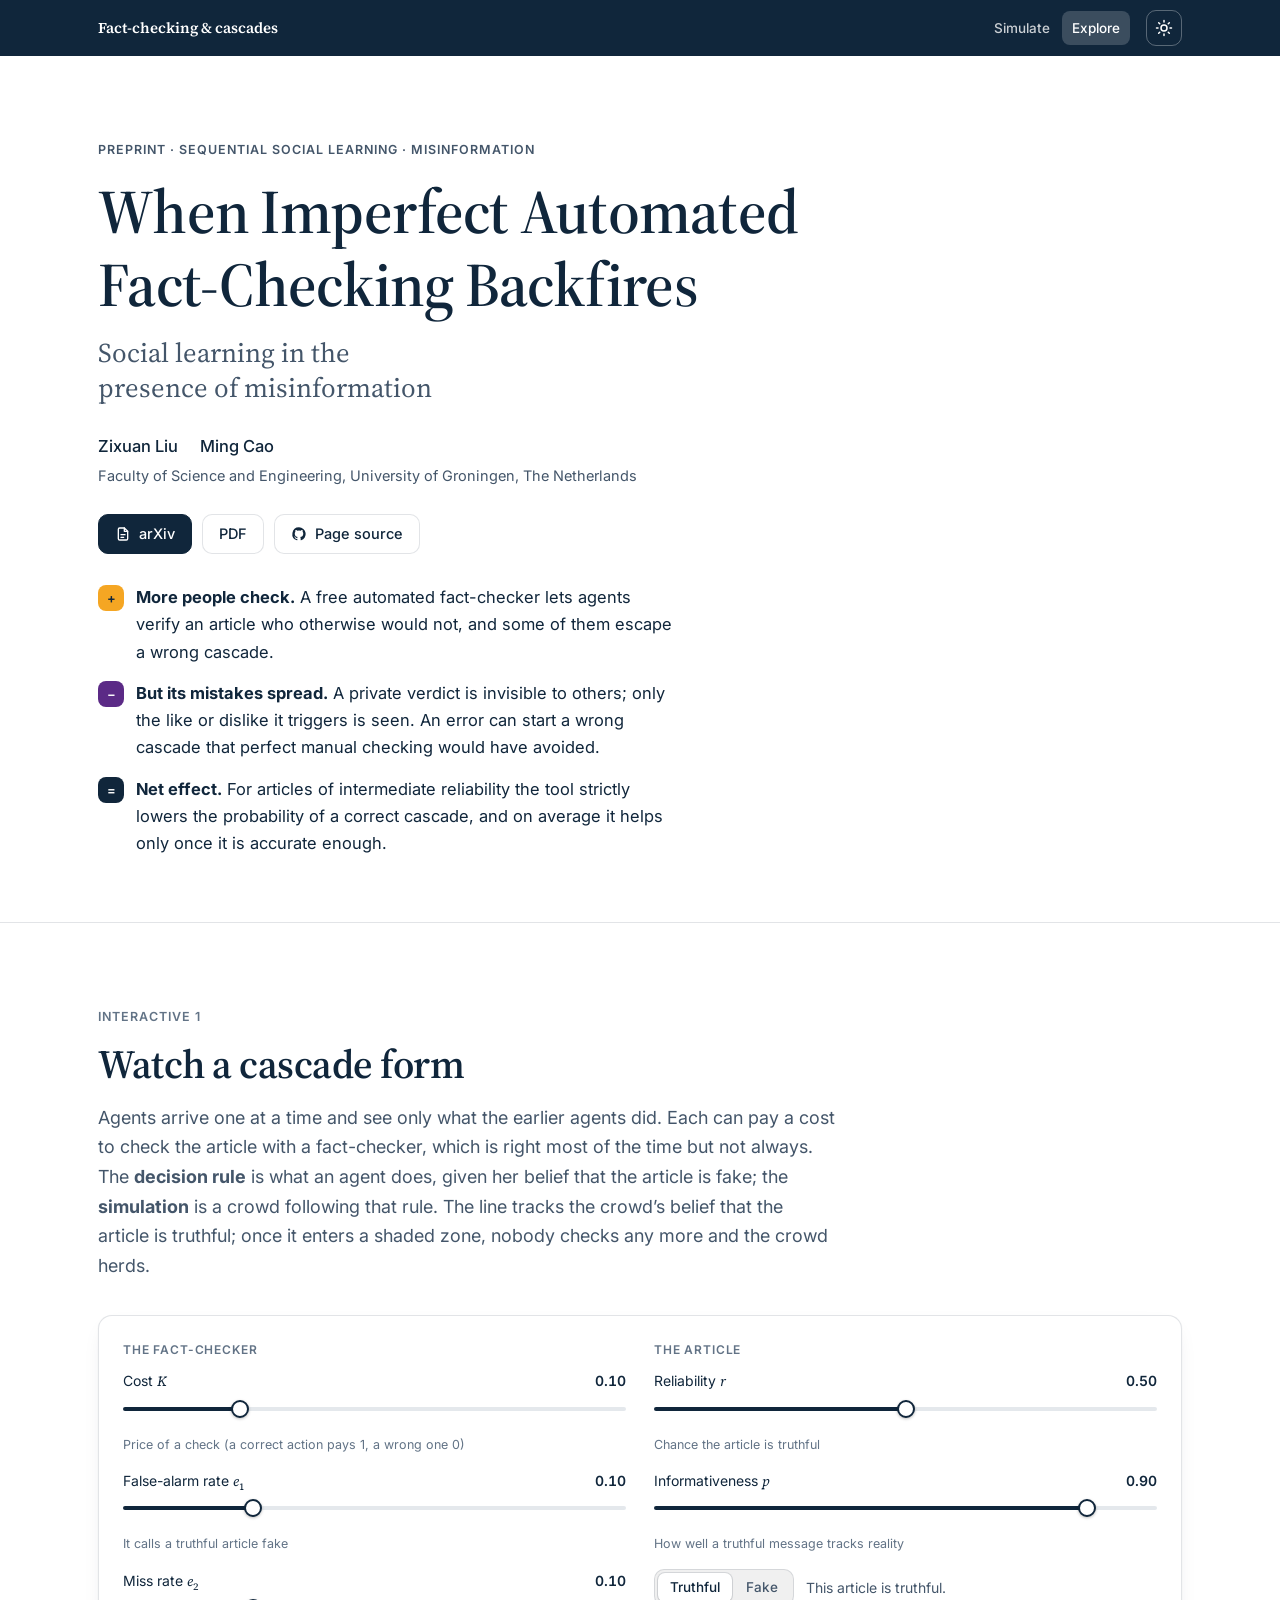
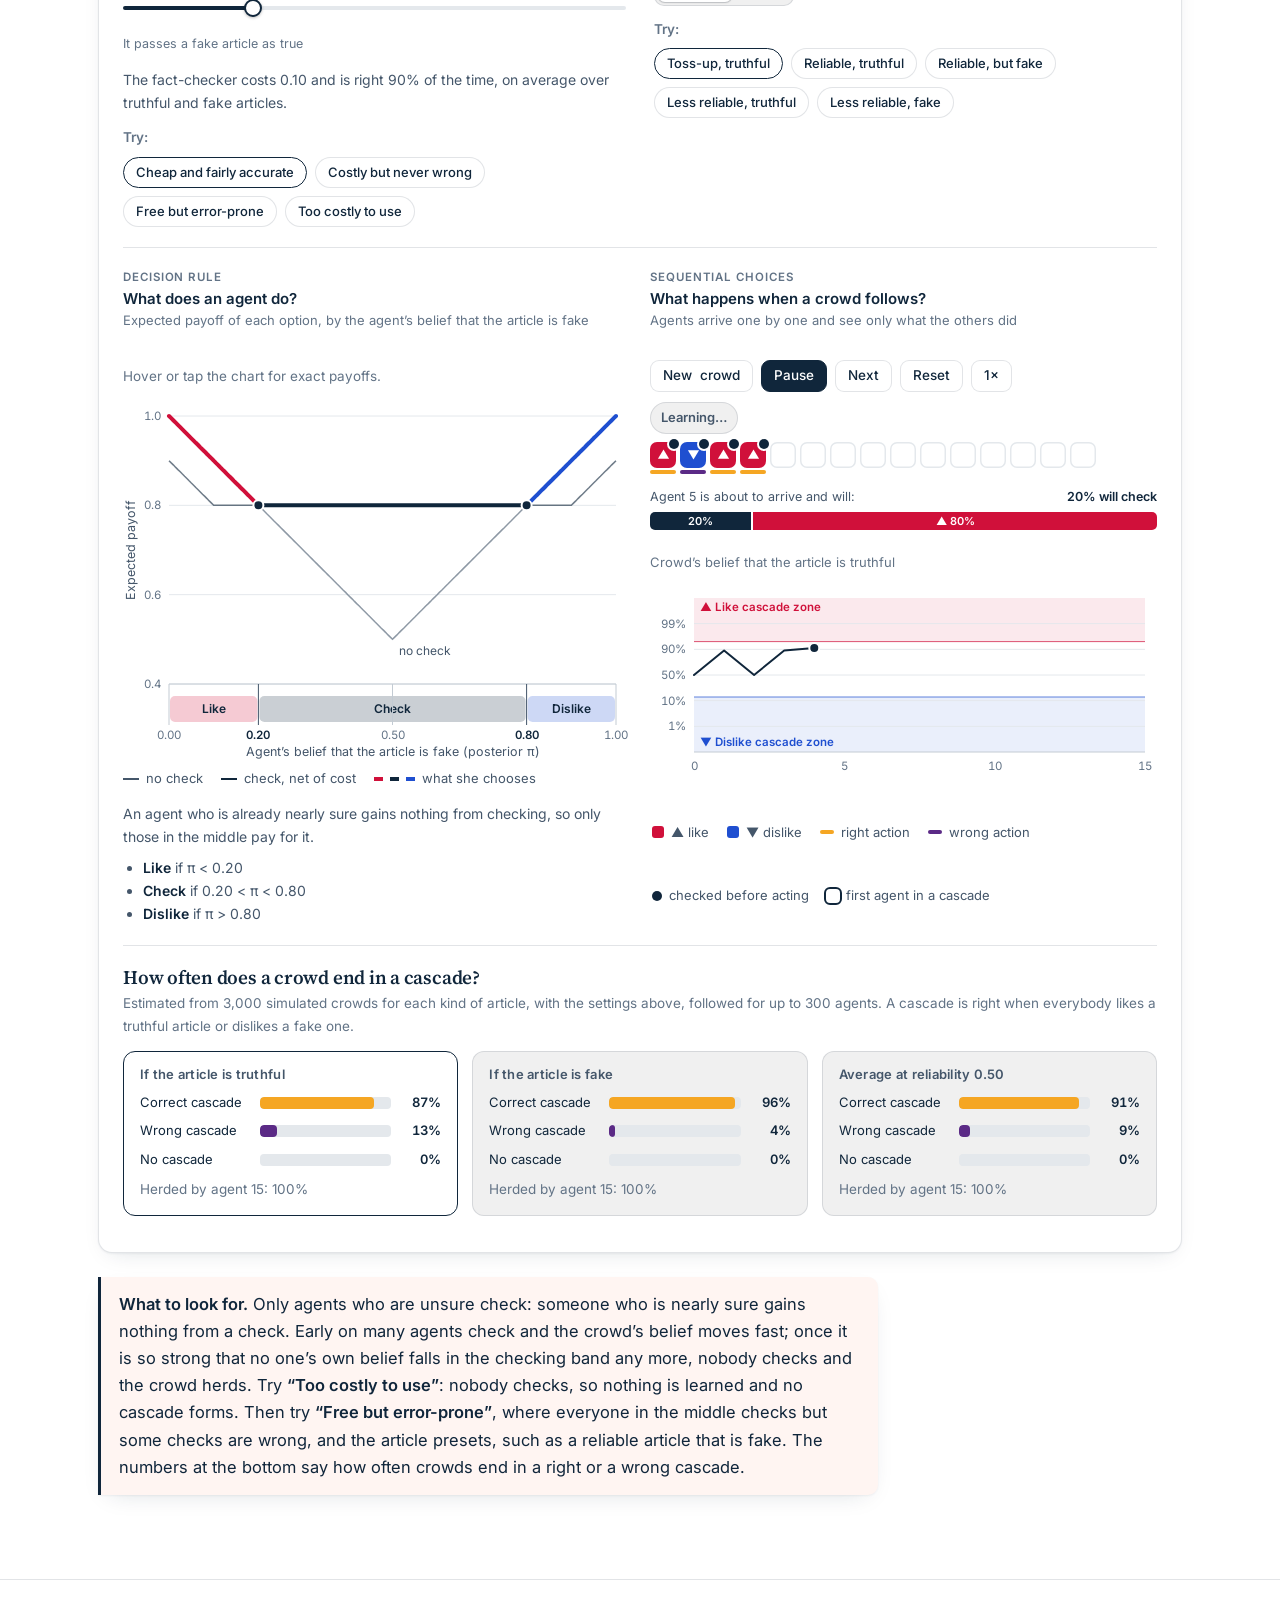
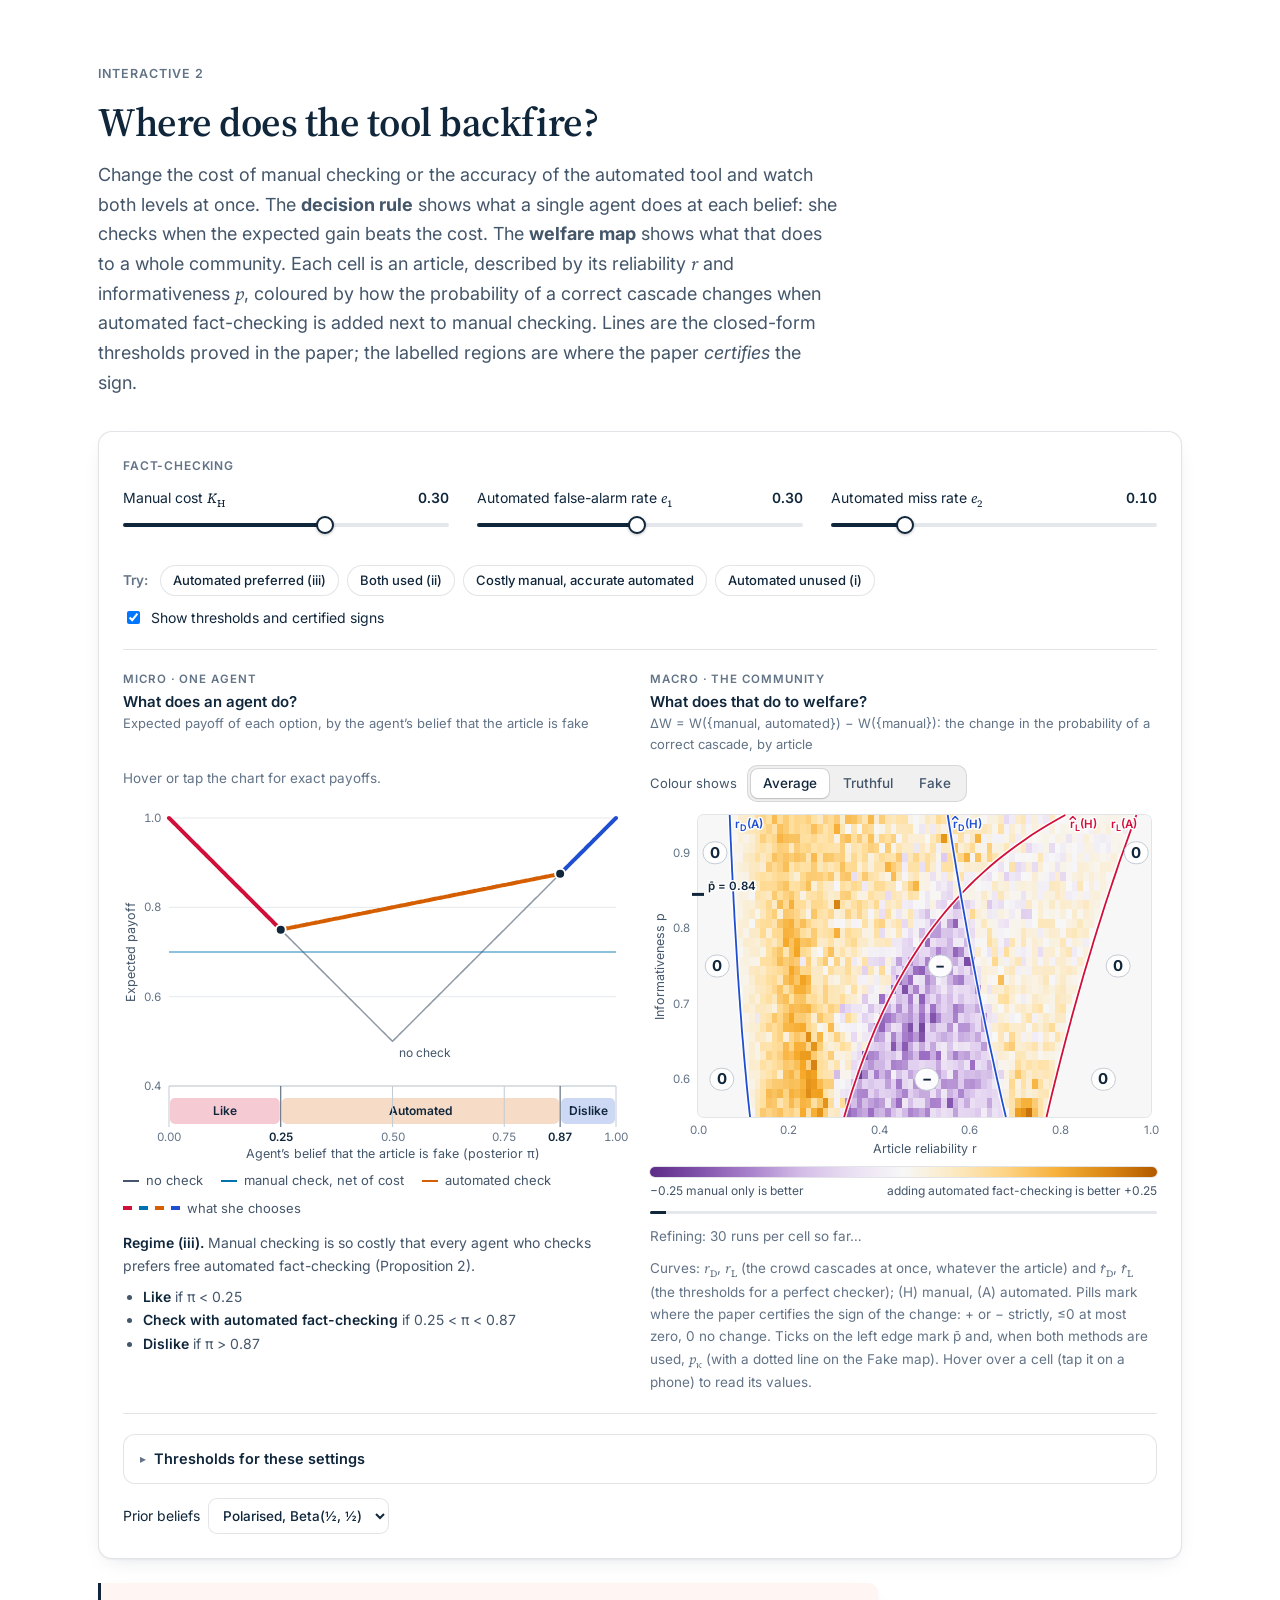
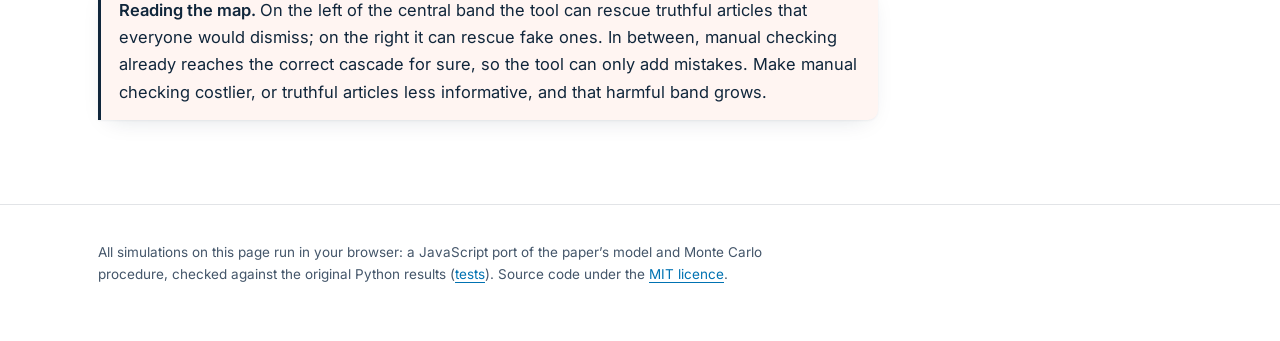
==== commit aa80e1b6: "Phones: show the simulation (or welfare map) first, decision rule as the second tab Only the tab ord" ====
--- a/index.html
+++ b/index.html
@@ -75,7 +75,7 @@
     <div class="section-head reveal">
       <p class="kicker">Interactive 1</p>
       <h2>Watch a cascade form</h2>
-      <p class="lede">Agents arrive one at a time and see only what the earlier agents did. Each can pay a cost to check the article with a fact-checker, which is right most of the time but not always. <b>Left:</b> the rule an agent follows, given her belief that the article is fake. <b>Right:</b> a crowd following that rule. The line tracks the crowd’s belief that the article is truthful; once it enters a shaded zone, nobody checks any more and the crowd herds.</p>
+      <p class="lede">Agents arrive one at a time and see only what the earlier agents did. Each can pay a cost to check the article with a fact-checker, which is right most of the time but not always. The <b>decision rule</b> is what an agent does, given her belief that the article is fake; the <b>simulation</b> is a crowd following that rule. The line tracks the crowd’s belief that the article is truthful; once it enters a shaded zone, nobody checks any more and the crowd herds.</p>
     </div>
     <div id="sim-root"></div>
     <p class="takeaway reveal"><b>What to look for.</b> Only agents who are unsure check: someone who is nearly sure gains nothing from a check. Early on many agents check and the crowd’s belief moves fast; once it is so strong that no one’s own belief falls in the checking band any more, nobody checks and the crowd herds. Try <b>“Too costly to use”</b>: nobody checks, so nothing is learned and no cascade forms. Then try <b>“Free but error-prone”</b>, where everyone in the middle checks but some checks are wrong, and the article presets, such as a reliable article that is fake. The numbers at the bottom say how often crowds end in a right or a wrong cascade.</p>
@@ -88,7 +88,7 @@
     <div class="section-head reveal">
       <p class="kicker">Interactive 2</p>
       <h2>Where does the tool backfire?</h2>
-      <p class="lede">Change the cost of manual checking or the accuracy of the automated tool and watch both levels at once. <b>Left:</b> what a single agent does at each belief: she checks when the expected gain beats the cost. <b>Right:</b> what that does to a whole community. Each cell is an article, described by its reliability <i class="sym">r</i> and informativeness <i class="sym">p</i>, coloured by how the probability of a correct cascade changes when automated fact-checking is added next to manual checking. Lines are the closed-form thresholds proved in the paper; the labelled regions are where the paper <em>certifies</em> the sign.</p>
+      <p class="lede">Change the cost of manual checking or the accuracy of the automated tool and watch both levels at once. The <b>decision rule</b> shows what a single agent does at each belief: she checks when the expected gain beats the cost. The <b>welfare map</b> shows what that does to a whole community. Each cell is an article, described by its reliability <i class="sym">r</i> and informativeness <i class="sym">p</i>, coloured by how the probability of a correct cascade changes when automated fact-checking is added next to manual checking. Lines are the closed-form thresholds proved in the paper; the labelled regions are where the paper <em>certifies</em> the sign.</p>
     </div>
     <div id="map-root"></div>
   </div>
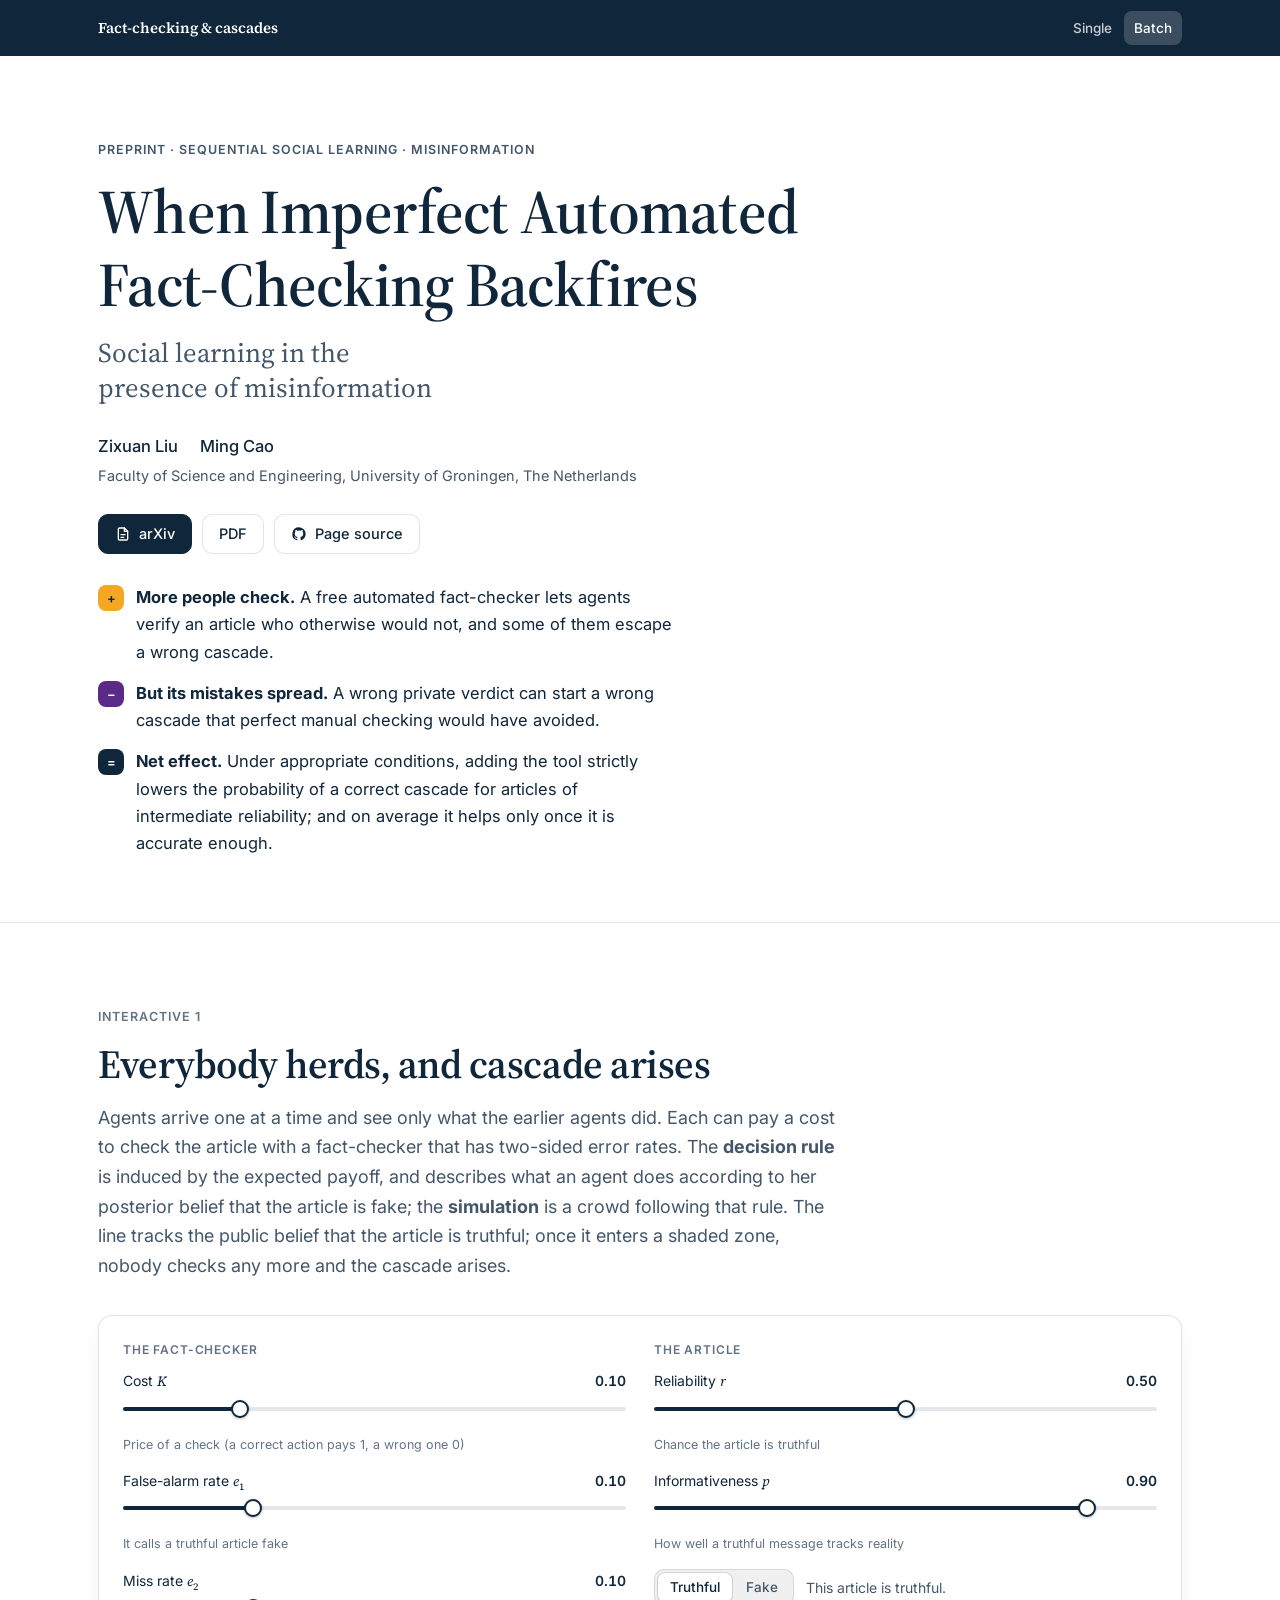
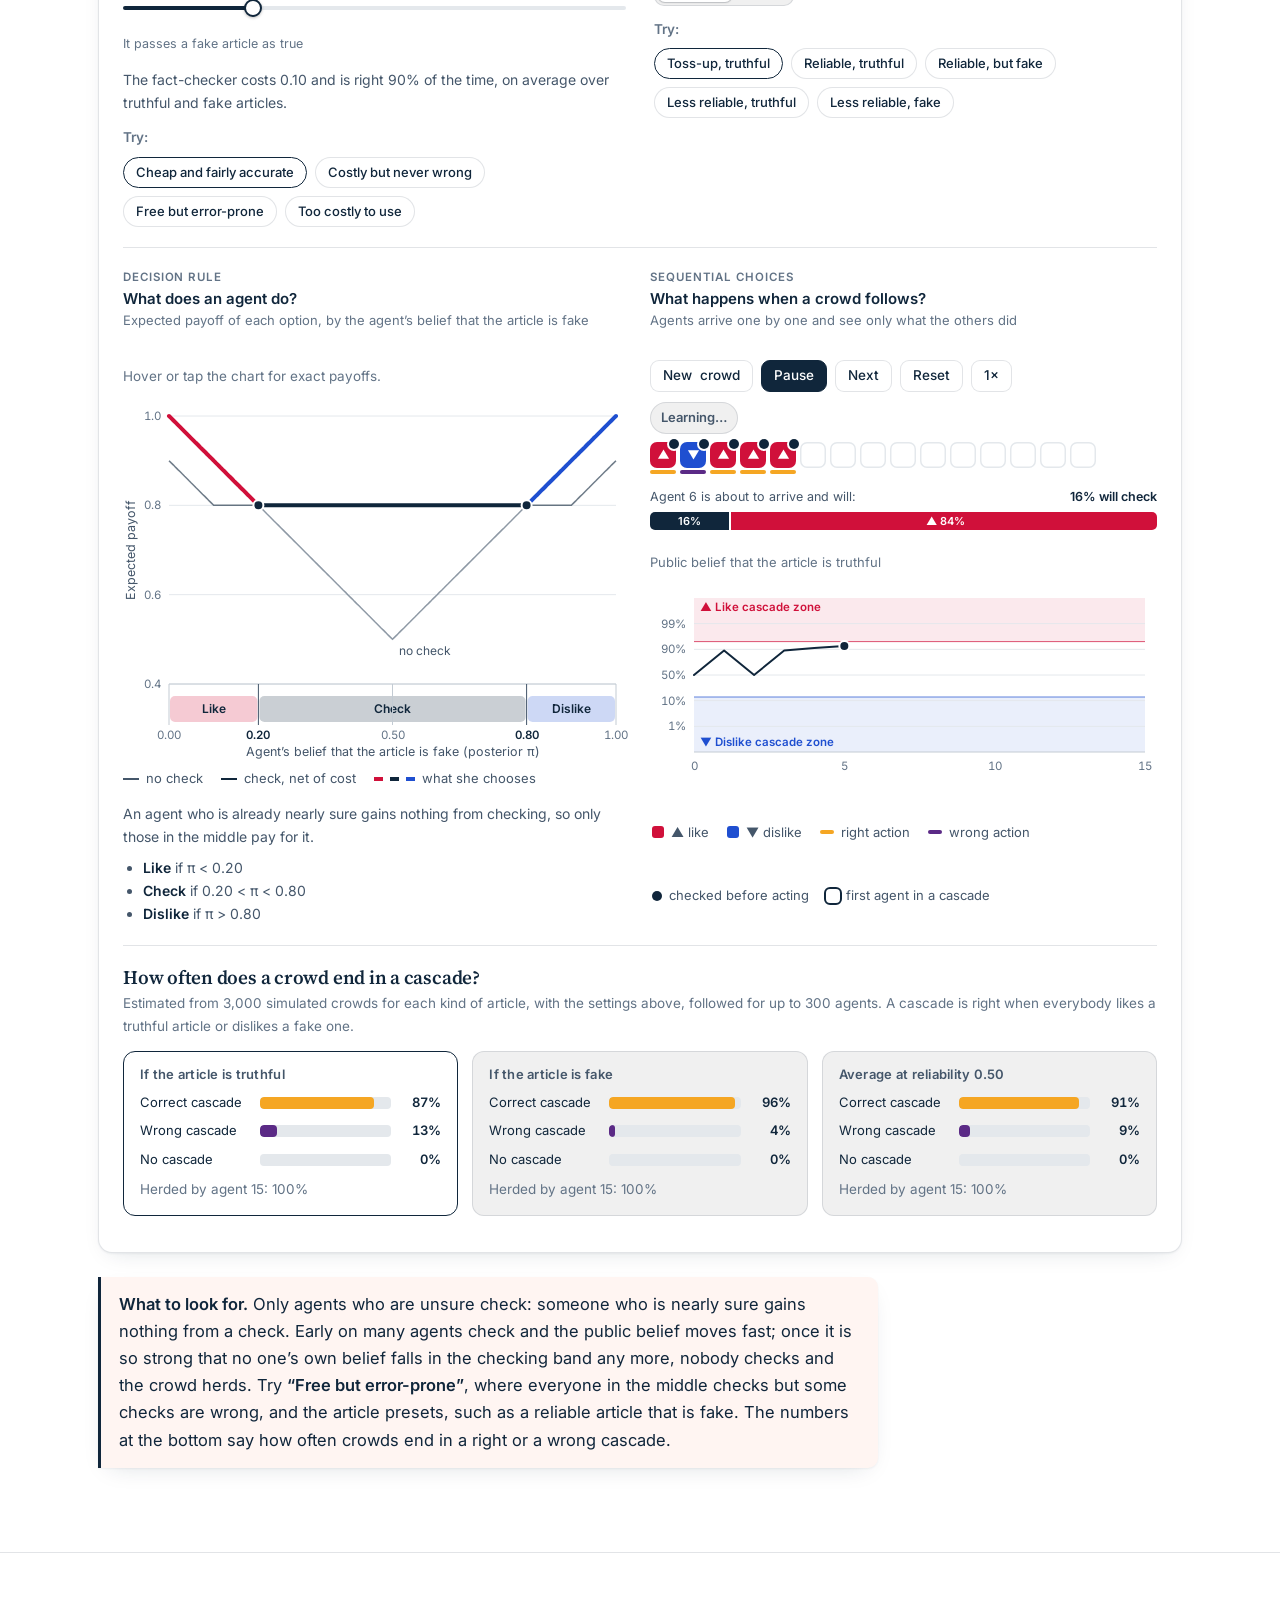
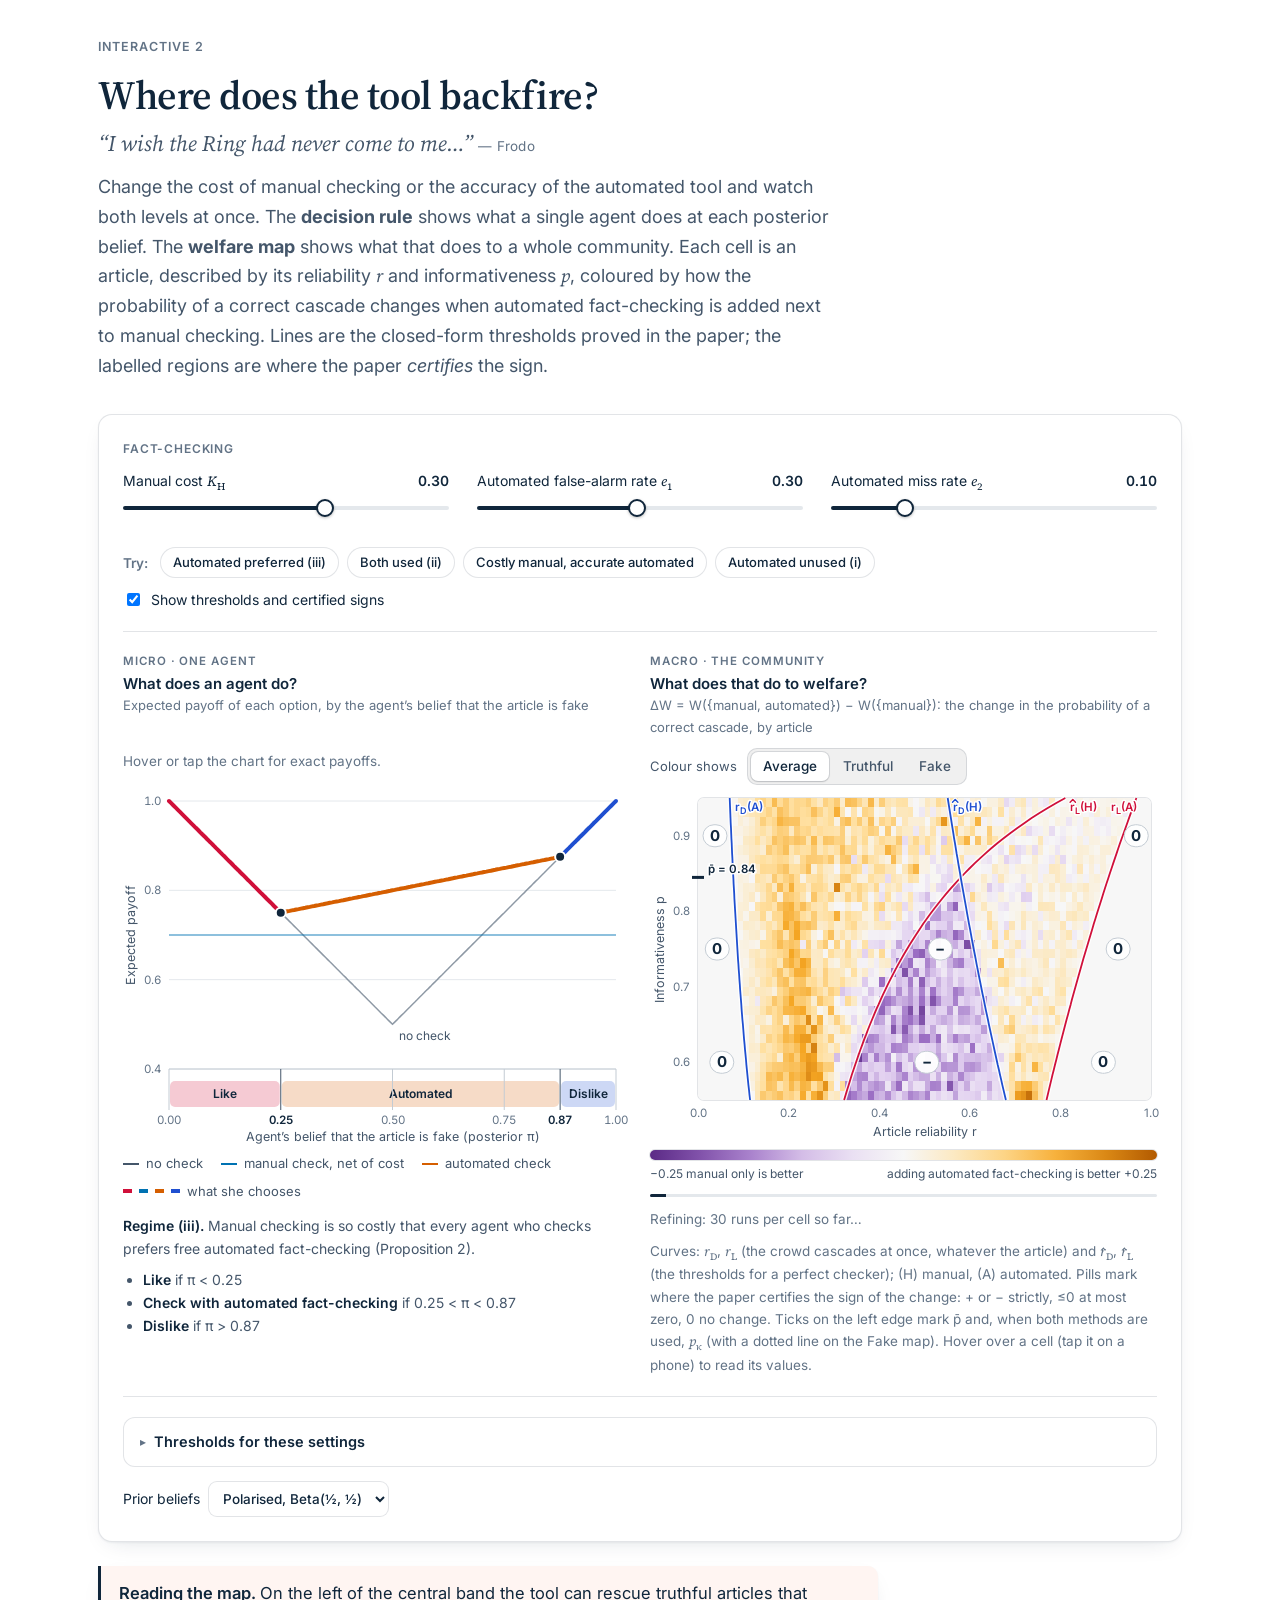
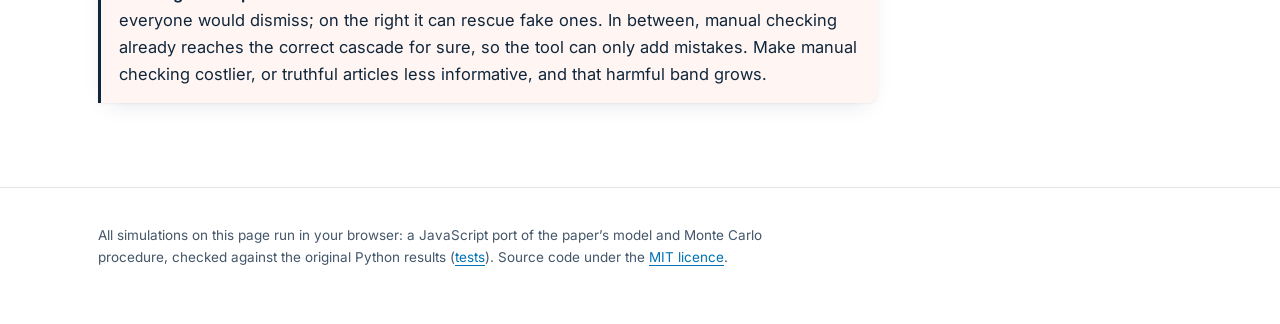
==== commit 52c12013: "Light-only page, "Single"/"Batch" menu, "public belief" wording, new headings and epigraph - Remove " ====
--- a/index.html
+++ b/index.html
@@ -3,8 +3,8 @@
 <head>
 <meta charset="utf-8">
 <meta name="viewport" content="width=device-width, initial-scale=1">
-<meta name="theme-color" content="#10263b" media="(prefers-color-scheme: light)">
-<meta name="theme-color" content="#08131d" media="(prefers-color-scheme: dark)">
+<meta name="theme-color" content="#10263b">
+<meta name="color-scheme" content="light">
 <title>When Imperfect Automated Fact-Checking Backfires</title>
 <meta name="description" content="Interactive project page: when a free but error-prone automated fact-checker helps a community learn the truth, and when it backfires. Sequential social learning with misinformation (Liu &amp; Cao).">
 <meta name="author" content="Zixuan Liu, Ming Cao">
@@ -13,7 +13,7 @@
 <meta property="og:description" content="Social learning in the presence of misinformation: an interactive explainer with live simulations.">
 <meta name="twitter:card" content="summary">
 <link rel="icon" href="data:image/svg+xml,%3Csvg xmlns='http://www.w3.org/2000/svg' viewBox='0 0 32 32'%3E%3Crect width='32' height='32' rx='8' fill='%2310263b'/%3E%3Cpath d='M8 20l5-8 4 5 3-4 4 7z' fill='%23d55e00'/%3E%3Ccircle cx='11' cy='10' r='2.5' fill='%230072b2'/%3E%3C/svg%3E">
-<script>document.documentElement.className='js';try{var t=localStorage.getItem('theme');if(t==='light'||t==='dark')document.documentElement.setAttribute('data-theme',t)}catch(e){}</script>
+<script>document.documentElement.className='js';document.documentElement.setAttribute('data-theme','light')</script>
 <link rel="preconnect" href="https://fonts.googleapis.com">
 <link rel="preconnect" href="https://fonts.gstatic.com" crossorigin>
 <link href="https://fonts.googleapis.com/css2?family=Inter:wght@400;500;600&family=Source+Serif+4:ital,opsz,wght@0,8..60,500;0,8..60,600;1,8..60,400;1,8..60,500&display=swap" rel="stylesheet">
@@ -25,12 +25,9 @@
   <div class="wrap">
     <a class="brand" href="#top">Fact-checking &amp; cascades</a>
     <nav class="nav" aria-label="Sections">
-      <a href="#simulate">Simulate</a>
-      <a href="#map">Explore</a>
+      <a href="#simulate" title="One article, one simulated crowd">Single</a>
+      <a href="#map" title="Many articles at once">Batch</a>
     </nav>
-    <button class="icon-btn" id="theme-toggle" type="button" aria-label="Switch between light and dark mode" title="Light / dark">
-      <svg width="18" height="18" viewBox="0 0 24 24" fill="none" stroke="currentColor" stroke-width="2" stroke-linecap="round" stroke-linejoin="round" aria-hidden="true"><circle cx="12" cy="12" r="4"/><path d="M12 2v2M12 20v2M4.9 4.9l1.4 1.4M17.7 17.7l1.4 1.4M2 12h2M20 12h2M4.9 19.1l1.4-1.4M17.7 6.3l1.4-1.4"/></svg>
-    </button>
   </div>
 </header>
 
@@ -63,8 +60,8 @@
 
     <ul class="tldr" aria-label="Summary">
       <li><span class="dot plus" aria-hidden="true">+</span><span><b>More people check.</b> A free automated fact-checker lets agents verify an article who otherwise would not, and some of them escape a wrong cascade.</span></li>
-      <li><span class="dot minus" aria-hidden="true">−</span><span><b>But its mistakes spread.</b> A private verdict is invisible to others; only the like or dislike it triggers is seen. An error can start a wrong cascade that perfect manual checking would have avoided.</span></li>
-      <li><span class="dot calc" aria-hidden="true">=</span><span><b>Net effect.</b> For articles of intermediate reliability the tool strictly lowers the probability of a correct cascade, and on average it helps only once it is accurate enough.</span></li>
+      <li><span class="dot minus" aria-hidden="true">−</span><span><b>But its mistakes spread.</b> A wrong private verdict can start a wrong cascade that perfect manual checking would have avoided.</span></li>
+      <li><span class="dot calc" aria-hidden="true">=</span><span><b>Net effect.</b> Under appropriate conditions, adding the tool strictly lowers the probability of a correct cascade for articles of intermediate reliability; and on average it helps only once it is accurate enough.</span></li>
     </ul>
   </div>
 </section>
@@ -74,11 +71,11 @@
   <div class="wrap">
     <div class="section-head reveal">
       <p class="kicker">Interactive 1</p>
-      <h2>Watch a cascade form</h2>
-      <p class="lede">Agents arrive one at a time and see only what the earlier agents did. Each can pay a cost to check the article with a fact-checker, which is right most of the time but not always. The <b>decision rule</b> is what an agent does, given her belief that the article is fake; the <b>simulation</b> is a crowd following that rule. The line tracks the crowd’s belief that the article is truthful; once it enters a shaded zone, nobody checks any more and the crowd herds.</p>
+      <h2>Everybody herds, and cascade arises</h2>
+      <p class="lede">Agents arrive one at a time and see only what the earlier agents did. Each can pay a cost to check the article with a fact-checker that has two-sided error rates. The <b>decision rule</b> is induced by the expected payoff, and describes what an agent does according to her posterior belief that the article is fake; the <b>simulation</b> is a crowd following that rule. The line tracks the public belief that the article is truthful; once it enters a shaded zone, nobody checks any more and the cascade arises.</p>
     </div>
     <div id="sim-root"></div>
-    <p class="takeaway reveal"><b>What to look for.</b> Only agents who are unsure check: someone who is nearly sure gains nothing from a check. Early on many agents check and the crowd’s belief moves fast; once it is so strong that no one’s own belief falls in the checking band any more, nobody checks and the crowd herds. Try <b>“Too costly to use”</b>: nobody checks, so nothing is learned and no cascade forms. Then try <b>“Free but error-prone”</b>, where everyone in the middle checks but some checks are wrong, and the article presets, such as a reliable article that is fake. The numbers at the bottom say how often crowds end in a right or a wrong cascade.</p>
+    <p class="takeaway reveal"><b>What to look for.</b> Only agents who are unsure check: someone who is nearly sure gains nothing from a check. Early on many agents check and the public belief moves fast; once it is so strong that no one’s own belief falls in the checking band any more, nobody checks and the crowd herds. Try <b>“Free but error-prone”</b>, where everyone in the middle checks but some checks are wrong, and the article presets, such as a reliable article that is fake. The numbers at the bottom say how often crowds end in a right or a wrong cascade.</p>
   </div>
 </section>
 
@@ -88,7 +85,8 @@
     <div class="section-head reveal">
       <p class="kicker">Interactive 2</p>
       <h2>Where does the tool backfire?</h2>
-      <p class="lede">Change the cost of manual checking or the accuracy of the automated tool and watch both levels at once. The <b>decision rule</b> shows what a single agent does at each belief: she checks when the expected gain beats the cost. The <b>welfare map</b> shows what that does to a whole community. Each cell is an article, described by its reliability <i class="sym">r</i> and informativeness <i class="sym">p</i>, coloured by how the probability of a correct cascade changes when automated fact-checking is added next to manual checking. Lines are the closed-form thresholds proved in the paper; the labelled regions are where the paper <em>certifies</em> the sign.</p>
+      <p class="epigraph"><q>I wish the Ring had never come to me…</q> <span class="by">— Frodo</span></p>
+      <p class="lede">Change the cost of manual checking or the accuracy of the automated tool and watch both levels at once. The <b>decision rule</b> shows what a single agent does at each posterior belief. The <b>welfare map</b> shows what that does to a whole community. Each cell is an article, described by its reliability <i class="sym">r</i> and informativeness <i class="sym">p</i>, coloured by how the probability of a correct cascade changes when automated fact-checking is added next to manual checking. Lines are the closed-form thresholds proved in the paper; the labelled regions are where the paper <em>certifies</em> the sign.</p>
     </div>
     <div id="map-root"></div>
   </div>
--- a/assets/css/style.css
+++ b/assets/css/style.css
@@ -176,6 +176,10 @@
 .section-head .kicker { color: var(--muted); }
 .section-head h2 { font-size: clamp(27px, 3.6vw, 40px); text-wrap: balance; }
 .lede { font-size: 18px; color: var(--ink-2); margin: 14px 0 0; }
+/* a quotation under a section title */
+.epigraph { font-family: var(--serif); font-style: italic; font-size: clamp(18px, 2.2vw, 22px); line-height: 1.35; color: var(--ink-2); margin: 10px 0 0; text-wrap: balance; }
+.epigraph q { quotes: "\201C" "\201D"; }
+.epigraph .by { font-family: var(--sans); font-style: normal; font-size: 13.5px; letter-spacing: .02em; color: var(--muted); white-space: nowrap; }
 .takeaway {
   margin: 24px 0 0; padding: 14px 18px; border-left: 3px solid var(--ink); background: var(--alert);
   border-radius: 0 10px 10px 0; max-width: 78ch; box-shadow: var(--shadow);
